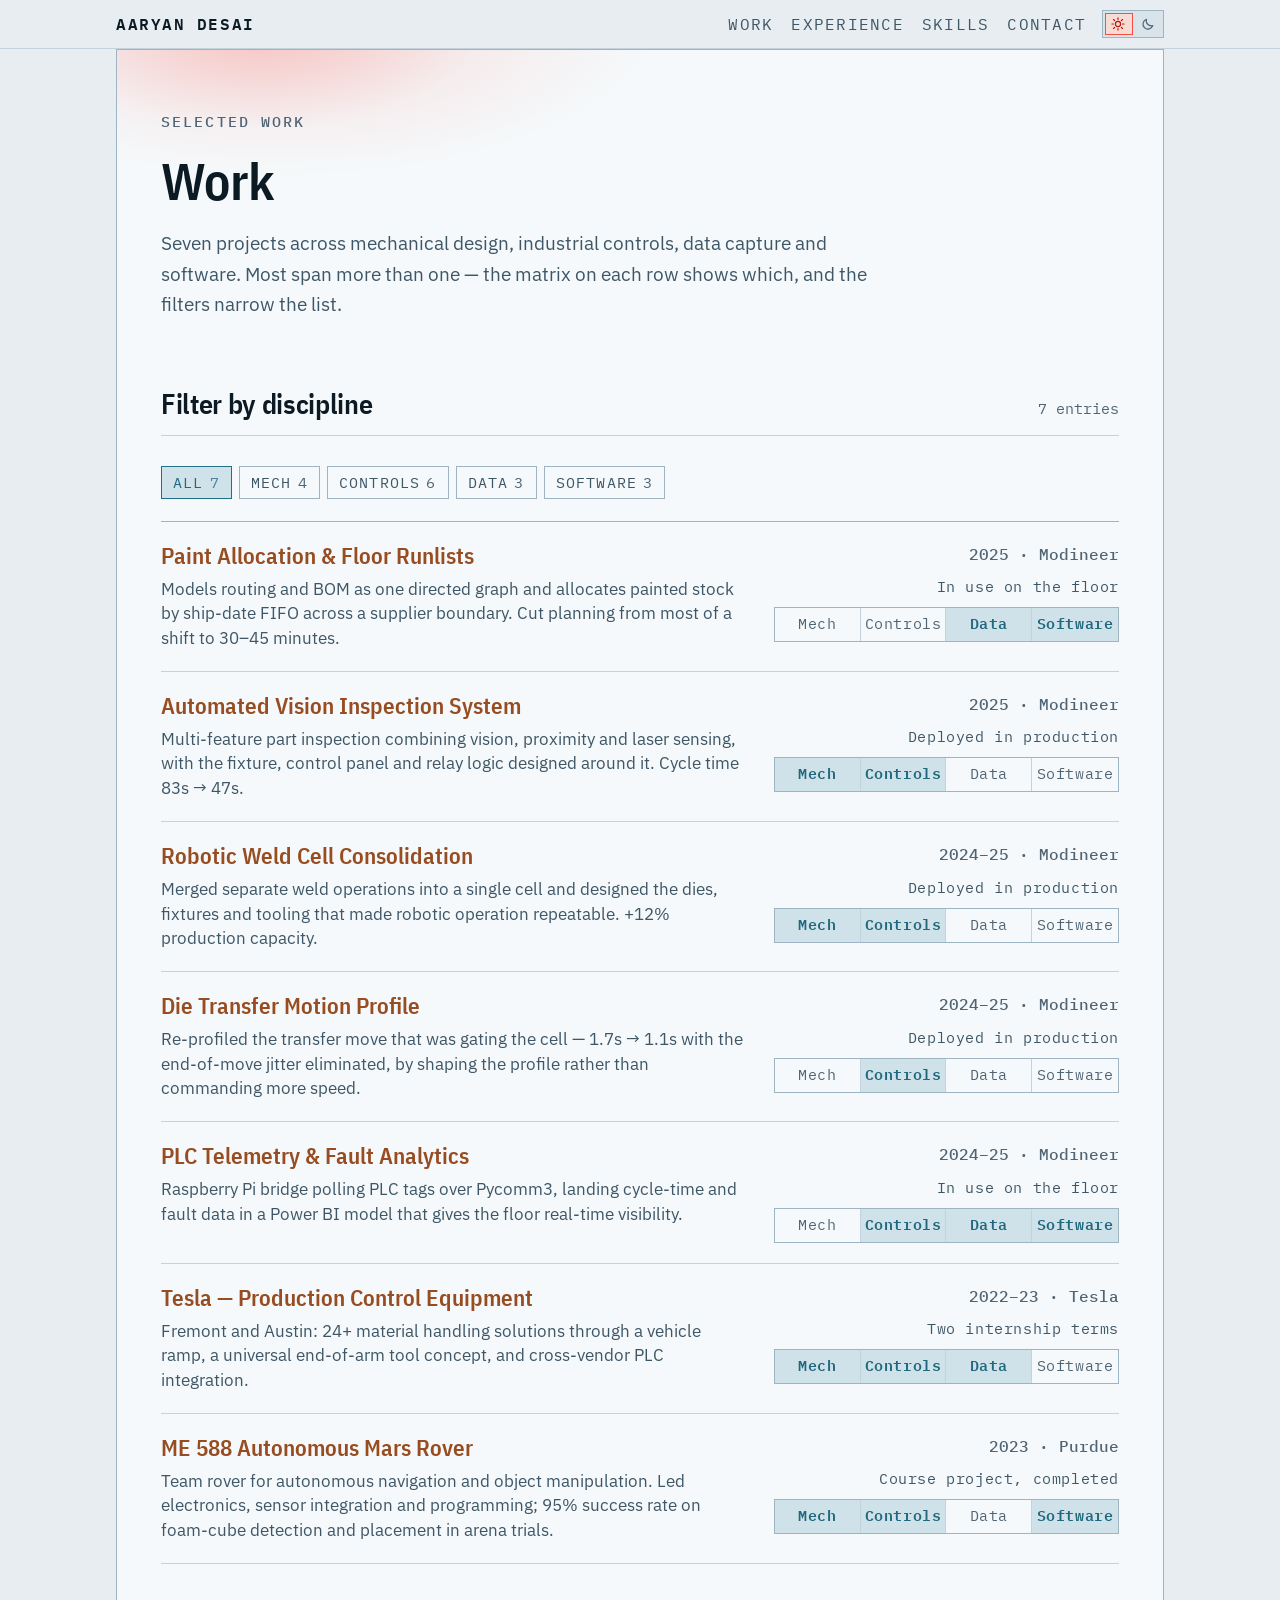
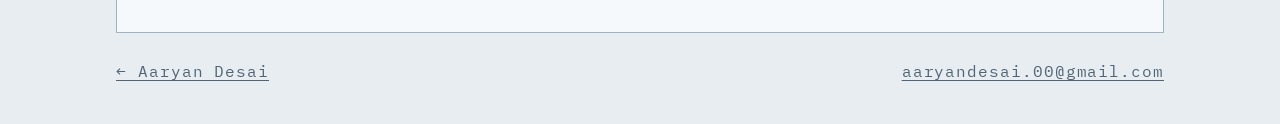
==== work/index.html @ ac891495 "Correct site framing; drop the link to the now-private repo P10 is the facility running paint; P6 is" ====
<!doctype html>
<html lang="en">
<head>
<meta charset="utf-8">
<meta name="viewport" content="width=device-width, initial-scale=1, viewport-fit=cover">
<title>Work &middot; Aaryan Desai</title>
<link rel="preconnect" href="https://fonts.googleapis.com">
<link rel="preconnect" href="https://fonts.gstatic.com" crossorigin>
<link rel="stylesheet" href="https://fonts.googleapis.com/css2?family=IBM+Plex+Mono:wght@400;500;600&family=IBM+Plex+Sans+Condensed:wght@500;600;700&family=IBM+Plex+Sans:wght@400;500;600&display=swap">
<link rel="stylesheet" href="../assets/site.css">
</head>
<body>
<header class="topbar">
  <div class="topbar-inner">
    <a class="wordmark" href="../index.html">Aaryan Desai</a>
    <nav>
      <a href="index.html">Work</a>
      <a href="../index.html#experience">Experience</a>
      <a href="../index.html#skills">Skills</a>
      <a href="../index.html#contact">Contact</a>
    </nav>
    <button class="theme-switch" id="theme-toggle" type="button" role="switch"
            aria-checked="false" aria-label="Dark mode">
      <span class="ts-track">
        <span class="ts-icon ts-sun" aria-hidden="true">
          <svg viewBox="0 0 24 24" width="14" height="14" fill="none" stroke="currentColor"
               stroke-width="2" stroke-linecap="round"><circle cx="12" cy="12" r="4.4"/><path
               d="M12 1.6v2.6M12 19.8v2.6M4.3 4.3l1.9 1.9M17.8 17.8l1.9 1.9M1.6 12h2.6M19.8 12h2.6M4.3 19.7l1.9-1.9M17.8 6.2l1.9-1.9"/></svg>
        </span>
        <span class="ts-icon ts-moon" aria-hidden="true">
          <svg viewBox="0 0 24 24" width="14" height="14" fill="none" stroke="currentColor"
               stroke-width="2" stroke-linejoin="round" stroke-linecap="round"><path
               d="M20.2 14.6A8.6 8.6 0 0 1 9.4 3.8a8.6 8.6 0 1 0 10.8 10.8z"/></svg>
        </span>
        <span class="ts-knob" aria-hidden="true"></span>
      </span>
    </button>
  </div>
</header>

<main class="sheet">
  <div class="frame">

    <section class="hero">
      <div class="hero-body">
        <p class="eyebrow">Selected work</p>
        <h1>Work</h1>
        <p class="lede">Seven projects across mechanical design, industrial controls, data capture and software.
        Most span more than one &mdash; the matrix on each row shows which, and the filters narrow the list.</p>
      </div>
    </section>

    <section class="section" id="work">
      <div class="section-head">
        <h2 class="section-title">Filter by discipline</h2>
        <span class="count" id="entry-count">7 entries</span>
      </div>

      <div class="filters">
        <button class="filter" type="button" data-f="all" aria-pressed="true">All<span class="fc">7</span></button>
        <button class="filter" type="button" data-f="MECH" aria-pressed="false">Mech<span class="fc">4</span></button>
        <button class="filter" type="button" data-f="CTRL" aria-pressed="false">Controls<span class="fc">6</span></button>
        <button class="filter" type="button" data-f="DATA" aria-pressed="false">Data<span class="fc">3</span></button>
        <button class="filter" type="button" data-f="SW" aria-pressed="false">Software<span class="fc">3</span></button>
      </div>

      <div class="index-list">
        <a class="index-row" href="production-planning.html" data-tags="SW DATA">
          <div class="index-main">
            <span class="index-title">Paint Allocation &amp; Floor Runlists</span>
            <span class="index-sub">Models routing and BOM as one directed graph and allocates painted stock by ship-date FIFO across a supplier boundary. Cut planning from most of a shift to 30&ndash;45 minutes.</span>
          </div>
          <div class="index-meta">
            <span class="index-year">2025 &middot; Modineer</span>
            <span class="index-status">In use on the floor</span>
            <span class="matrix" role="group" aria-label="Disciplines"><span class="mx" data-on="0"><span class="mx-label">Mech</span></span><span class="mx" data-on="0"><span class="mx-label">Controls</span></span><span class="mx" data-on="1"><span class="mx-label">Data</span></span><span class="mx" data-on="1"><span class="mx-label">Software</span></span></span>
          </div>
        </a>
        <a class="index-row" href="vision-inspection.html" data-tags="MECH CTRL">
          <div class="index-main">
            <span class="index-title">Automated Vision Inspection System</span>
            <span class="index-sub">Multi-feature part inspection combining vision, proximity and laser sensing, with the fixture, control panel and relay logic designed around it. Cycle time 83s &rarr; 47s.</span>
          </div>
          <div class="index-meta">
            <span class="index-year">2025 &middot; Modineer</span>
            <span class="index-status">Deployed in production</span>
            <span class="matrix" role="group" aria-label="Disciplines"><span class="mx" data-on="1"><span class="mx-label">Mech</span></span><span class="mx" data-on="1"><span class="mx-label">Controls</span></span><span class="mx" data-on="0"><span class="mx-label">Data</span></span><span class="mx" data-on="0"><span class="mx-label">Software</span></span></span>
          </div>
        </a>
        <a class="index-row" href="weld-cell.html" data-tags="MECH CTRL">
          <div class="index-main">
            <span class="index-title">Robotic Weld Cell Consolidation</span>
            <span class="index-sub">Merged separate weld operations into a single cell and designed the dies, fixtures and tooling that made robotic operation repeatable. +12% production capacity.</span>
          </div>
          <div class="index-meta">
            <span class="index-year">2024&ndash;25 &middot; Modineer</span>
            <span class="index-status">Deployed in production</span>
            <span class="matrix" role="group" aria-label="Disciplines"><span class="mx" data-on="1"><span class="mx-label">Mech</span></span><span class="mx" data-on="1"><span class="mx-label">Controls</span></span><span class="mx" data-on="0"><span class="mx-label">Data</span></span><span class="mx" data-on="0"><span class="mx-label">Software</span></span></span>
          </div>
        </a>
        <a class="index-row" href="die-transfer.html" data-tags="CTRL">
          <div class="index-main">
            <span class="index-title">Die Transfer Motion Profile</span>
            <span class="index-sub">Re-profiled the transfer move that was gating the cell &mdash; 1.7s &rarr; 1.1s with the end-of-move jitter eliminated, by shaping the profile rather than commanding more speed.</span>
          </div>
          <div class="index-meta">
            <span class="index-year">2024&ndash;25 &middot; Modineer</span>
            <span class="index-status">Deployed in production</span>
            <span class="matrix" role="group" aria-label="Disciplines"><span class="mx" data-on="0"><span class="mx-label">Mech</span></span><span class="mx" data-on="1"><span class="mx-label">Controls</span></span><span class="mx" data-on="0"><span class="mx-label">Data</span></span><span class="mx" data-on="0"><span class="mx-label">Software</span></span></span>
          </div>
        </a>
        <a class="index-row" href="plc-telemetry.html" data-tags="CTRL DATA SW">
          <div class="index-main">
            <span class="index-title">PLC Telemetry &amp; Fault Analytics</span>
            <span class="index-sub">Raspberry Pi bridge polling PLC tags over Pycomm3, landing cycle-time and fault data in a Power BI model that gives the floor real-time visibility.</span>
          </div>
          <div class="index-meta">
            <span class="index-year">2024&ndash;25 &middot; Modineer</span>
            <span class="index-status">In use on the floor</span>
            <span class="matrix" role="group" aria-label="Disciplines"><span class="mx" data-on="0"><span class="mx-label">Mech</span></span><span class="mx" data-on="1"><span class="mx-label">Controls</span></span><span class="mx" data-on="1"><span class="mx-label">Data</span></span><span class="mx" data-on="1"><span class="mx-label">Software</span></span></span>
          </div>
        </a>
        <a class="index-row" href="tesla-internships.html" data-tags="MECH CTRL DATA">
          <div class="index-main">
            <span class="index-title">Tesla &mdash; Production Control Equipment</span>
            <span class="index-sub">Fremont and Austin: 24+ material handling solutions through a vehicle ramp, a universal end-of-arm tool concept, and cross-vendor PLC integration.</span>
          </div>
          <div class="index-meta">
            <span class="index-year">2022&ndash;23 &middot; Tesla</span>
            <span class="index-status">Two internship terms</span>
            <span class="matrix" role="group" aria-label="Disciplines"><span class="mx" data-on="1"><span class="mx-label">Mech</span></span><span class="mx" data-on="1"><span class="mx-label">Controls</span></span><span class="mx" data-on="1"><span class="mx-label">Data</span></span><span class="mx" data-on="0"><span class="mx-label">Software</span></span></span>
          </div>
        </a>
        <a class="index-row" href="mars-rover.html" data-tags="MECH CTRL SW">
          <div class="index-main">
            <span class="index-title">ME 588 Autonomous Mars Rover</span>
            <span class="index-sub">Team rover for autonomous navigation and object manipulation. Led electronics, sensor integration and programming; 95% success rate on foam-cube detection and placement in arena trials.</span>
          </div>
          <div class="index-meta">
            <span class="index-year">2023 &middot; Purdue</span>
            <span class="index-status">Course project, completed</span>
            <span class="matrix" role="group" aria-label="Disciplines"><span class="mx" data-on="1"><span class="mx-label">Mech</span></span><span class="mx" data-on="1"><span class="mx-label">Controls</span></span><span class="mx" data-on="0"><span class="mx-label">Data</span></span><span class="mx" data-on="1"><span class="mx-label">Software</span></span></span>
          </div>
        </a>
      </div>
      <p class="filter-empty" id="filter-empty" hidden>No projects match that discipline.</p>
    </section>

  </div>
</main>

<footer class="footer">
  <span><a href="../index.html">&larr; Aaryan Desai</a></span>
  <span class="spacer"><a href="mailto:aaryandesai.00@gmail.com">aaryandesai.00@gmail.com</a></span>
</footer>

<script>
(function () {
  var root = document.documentElement;
  var btn  = document.getElementById('theme-toggle');
  var mq   = window.matchMedia('(prefers-color-scheme: dark)');
  function stored() { try { return localStorage.getItem('ad-theme'); } catch (e) { return null; } }
  function resolved() {
    var s = stored();
    return (s === 'dark' || s === 'light') ? s : (mq.matches ? 'dark' : 'light');
  }
  function paint() {
    var mode = resolved();
    btn.setAttribute('aria-checked', mode === 'dark' ? 'true' : 'false');
    btn.setAttribute('aria-label', mode === 'dark' ? 'Switch to light mode' : 'Switch to dark mode');
  }
  var s = stored();
  if (s === 'dark' || s === 'light') root.setAttribute('data-theme', s);
  paint();
  btn.addEventListener('click', function () {
    var next = resolved() === 'dark' ? 'light' : 'dark';
    root.setAttribute('data-theme', next);
    try { localStorage.setItem('ad-theme', next); } catch (e) {}
    paint();
  });
  mq.addEventListener('change', function () { if (!stored()) paint(); });
})();
</script>
<script>
(function () {
  var chips = Array.prototype.slice.call(document.querySelectorAll('.filter'));
  var rows  = Array.prototype.slice.call(document.querySelectorAll('.index-row'));
  var empty = document.getElementById('filter-empty');
  var count = document.getElementById('entry-count');

  function apply(f) {
    var shown = 0;
    rows.forEach(function (row) {
      var hit = f === 'all' || row.dataset.tags.split(' ').indexOf(f) !== -1;
      row.hidden = !hit;
      if (hit) shown++;
    });
    chips.forEach(function (c) {
      c.setAttribute('aria-pressed', c.dataset.f === f ? 'true' : 'false');
    });
    empty.hidden = shown !== 0;
    count.textContent = shown + (shown === 1 ? ' entry' : ' entries');
  }

  chips.forEach(function (c) {
    c.addEventListener('click', function () {
      apply(c.getAttribute('aria-pressed') === 'true' ? 'all' : c.dataset.f);
    });
  });
})();
</script>

</body>
</html>
---- assets/site.css ----
/* ============================================================
   Aaryan Desai - portfolio
   Aenami "Lantern Glow" (dark) with an inverted Aenami light
   counterpart. Three theme states are handled: bare :root is
   light, the media query covers system-dark, and [data-theme]
   lets the toggle win in both directions.

   Ground family sampled from Alena Aenami, "In Search of Peace"
   via ~/ubuntu-rice/aenami-theme/palette/aenami.json
   ============================================================ */

/* ---- LIGHT: Aenami inverted. base #0c1a24 becomes the ink. ---- */
:root {
  --paper:       #E7EDF1;
  --surface:     #F5F9FB;
  --sunk:        #D8E3EA;
  --rule:        #C3D2DC;
  --rule-firm:   #9FB4C2;

  --ink:         #0C1A24;   /* Aenami base, verbatim */
  --ink-soft:    #3E5666;
  --ink-faint:   #506474;   /* holds 4.5 on --sunk   */

  --accent:      #237188;   /* Aenami teal, verbatim */
  --accent-wash: #CFE2E9;
  --accent-on:   #20687D;
  --signal:      #F84F41;
  --signal-wash: #F6DCD4;
  --signal-on:   #C21507;
  --signal-lift: #C21507;
  --head:        #974D21;

  --glow-a:      rgba(249, 98, 86, 0.20);
  --glow-b:      rgba(249, 98, 86, 0.00);

  color-scheme: light;
}

/* ---- DARK: Lantern Glow. ---- */
@media (prefers-color-scheme: dark) {
  :root:not([data-theme="light"]) {
    --paper:       #0C1A24;
    --surface:     #142B3C;
    --sunk:        #1B3B51;
    --rule:        #1F4460;
    --rule-firm:   #25516F;

    --ink:         #F8FBFC;
    --ink-soft:    #A3B8C4;
    --ink-faint:   #90A6B2;

    --accent:      #6FC9DC;
    --accent-wash: #234456;
    --accent-on:   #6FC9DC;
    --signal:      #FF6B4F;
    --signal-wash: #33272B;
    --signal-on:   #FF6B4F;
    --signal-lift: #FF7B62;
    --head:        #F0B380;

    --glow-a:      rgba(249, 98, 86, 0.50);
    --glow-b:      rgba(249, 98, 86, 0.00);

    color-scheme: dark;
  }
}

:root[data-theme="dark"] {
  --paper:       #0C1A24;
  --surface:     #142B3C;
  --sunk:        #1B3B51;
  --rule:        #1F4460;
  --rule-firm:   #25516F;

  --ink:         #F8FBFC;
  --ink-soft:    #A3B8C4;
  --ink-faint:   #90A6B2;

  --accent:      #6FC9DC;
  --accent-wash: #234456;
  --accent-on:   #6FC9DC;
  --signal:      #FF6B4F;
  --signal-wash: #33272B;
  --signal-on:   #FF6B4F;
  --signal-lift: #FF7B62;
  --head:        #F0B380;

  --glow-a:      rgba(249, 98, 86, 0.50);
  --glow-b:      rgba(249, 98, 86, 0.00);

  color-scheme: dark;
}

* { box-sizing: border-box; }

body {
  margin: 0;
  background: var(--paper);
  color: var(--ink);
  font-family: "IBM Plex Sans", ui-sans-serif, system-ui, sans-serif;
  font-size: 17px;
  line-height: 1.6;
  -webkit-font-smoothing: antialiased;
}

img { max-width: 100%; display: block; }

a { color: var(--accent); text-decoration-thickness: 1px; text-underline-offset: 3px; }
a:focus-visible, button:focus-visible {
  outline: 2px solid var(--accent);
  outline-offset: 2px;
}

/* ---------- sheet frame ---------------------------------- */

.sheet {
  max-width: 1080px;
  margin: 0 auto;
  padding-inline: 16px;
}

.frame {
  border: 1px solid var(--rule-firm);
  background: var(--surface);
  position: relative;
}

/* corner registration ticks, like a real drawing border */
.frame::before,
.frame::after {
  content: "";
  position: absolute;
  width: 9px; height: 9px;
  border: 1px solid var(--rule-firm);
  pointer-events: none;
}
.frame::before { top: -1px; left: -1px; border-right: 0; border-bottom: 0; }
.frame::after  { bottom: -1px; right: -1px; border-left: 0; border-top: 0; }

/* ---------- type roles ----------------------------------- */

.eyebrow {
  font-family: "IBM Plex Mono", ui-monospace, monospace;
  font-size: 15px;
  font-weight: 500;
  letter-spacing: 0.14em;
  text-transform: uppercase;
  color: var(--ink-faint);
  margin: 0;
}

h1, h2, h3 {
  font-family: "IBM Plex Sans Condensed", "IBM Plex Sans", sans-serif;
  font-weight: 600;
  letter-spacing: -0.01em;
  text-wrap: balance;
  margin: 0;
}

h1 { font-size: clamp(2.06rem, 6vw, 3.25rem); line-height: 1.04; }
h2 { font-size: clamp(1.46rem, 3.4vw, 1.9rem); line-height: 1.15; }
h3 { font-size: 1.1rem; line-height: 1.3; }

p { margin: 0; max-width: 68ch; }

.mono {
  font-family: "IBM Plex Mono", ui-monospace, monospace;
  font-variant-numeric: tabular-nums;
}

.lede {
  font-size: clamp(1.08rem, 2.1vw, 1.18rem);
  color: var(--ink-soft);
  line-height: 1.62;
}

/* ---------- top nav -------------------------------------- */

.topbar {
  position: sticky;
  top: env(safe-area-inset-top, 0px);
  z-index: 20;
  background: color-mix(in srgb, var(--paper) 88%, transparent);
  backdrop-filter: blur(8px);
  border-bottom: 1px solid var(--rule);
}

.topbar-inner {
  max-width: 1080px;
  margin: 0 auto;
  padding: 10px 16px;
  display: flex;
  align-items: center;
  gap: 16px;
  flex-wrap: wrap;
}

.wordmark {
  font-family: "IBM Plex Mono", monospace;
  font-size: 15.5px;
  font-weight: 600;
  letter-spacing: 0.1em;
  text-transform: uppercase;
  color: var(--ink);
  text-decoration: none;
}

.topbar nav {
  margin-left: auto;
  display: flex;
  gap: 18px;
  flex-wrap: wrap;
}

.topbar nav a {
  font-family: "IBM Plex Mono", monospace;
  font-size: 15.5px;
  letter-spacing: 0.08em;
  text-transform: uppercase;
  color: var(--ink-soft);
  text-decoration: none;
}
.topbar nav a:hover { color: var(--accent); }

.theme-switch {
  background: none;
  border: 0;
  padding: 0;
  cursor: pointer;
  line-height: 0;
  -webkit-tap-highlight-color: transparent;
}

.ts-track {
  position: relative;
  display: inline-flex;
  align-items: stretch;
  width: 62px;
  height: 28px;
  border: 1px solid var(--rule-firm);
  background: var(--sunk);
  transition: border-color 140ms ease;
}
.theme-switch:hover .ts-track { border-color: var(--accent); }

/* the knob sits behind the icons and marks which mode is active */
.ts-knob {
  position: absolute;
  top: 2px;
  left: 2px;
  width: 28px;
  height: 22px;
  border: 1px solid;
  transition: transform 180ms cubic-bezier(.4, 0, .2, 1),
              background 140ms ease, border-color 140ms ease;
}
/* the knob carries the ACTIVE mode's colour, so the highlighted icon
   always sits on a wash of its own hue */
.theme-switch[aria-checked="false"] .ts-knob {
  background: var(--signal-wash);
  border-color: var(--signal);
}
.theme-switch[aria-checked="true"] .ts-knob {
  background: var(--accent-wash);
  border-color: var(--accent);
  transform: translateX(30px);
}

.ts-icon {
  position: relative;
  z-index: 1;
  flex: 1 1 50%;
  display: grid;
  place-items: center;
  color: var(--ink-faint);
  transition: color 140ms ease;
}
.ts-icon svg { display: block; }

/* highlight whichever mode is currently live */
.theme-switch[aria-checked="false"] .ts-sun  { color: var(--signal-on); }
.theme-switch[aria-checked="true"]  .ts-moon { color: var(--accent-on); }

.theme-switch:focus-visible { outline: none; }
.theme-switch:focus-visible .ts-track {
  outline: 2px solid var(--accent);
  outline-offset: 2px;
}

@media (prefers-reduced-motion: reduce) {
  .ts-knob { transition: none; }
}


/* ---------- hero / title block --------------------------- */

.hero {
  padding: clamp(32px, 6vw, 60px) clamp(20px, 4vw, 44px) 0;
  background:
    radial-gradient(ellipse 62% 105% at 16% -14%, var(--glow-a), var(--glow-b) 58%),
    radial-gradient(ellipse 34% 52% at 13% -4%, var(--glow-a), var(--glow-b) 62%),
    var(--surface);
}

.hero-body { display: grid; gap: 20px; }

.hero h1 .surname { color: var(--ink-faint); }

/* title block: the grid of label/value cells from a drawing sheet */
.titleblock {
  margin-top: clamp(32px, 5vw, 48px);
  border-top: 1px solid var(--rule-firm);
  display: grid;
  grid-template-columns: repeat(4, 1fr);
}

.tb-cell {
  padding: 12px clamp(20px, 4vw, 44px) 14px;
  border-right: 1px solid var(--rule);
  border-bottom: 1px solid var(--rule-firm);
}
.tb-cell:first-child { padding-left: clamp(20px, 4vw, 44px); }
.tb-cell:last-child { border-right: 0; }

.tb-label {
  font-family: "IBM Plex Mono", monospace;
  font-size: 15px;
  letter-spacing: 0.13em;
  text-transform: uppercase;
  color: var(--ink-faint);
  display: block;
  margin-bottom: 3px;
}
.tb-value { font-size: 16.5px; font-weight: 500; line-height: 1.35; }

@media (max-width: 720px) {
  .titleblock { grid-template-columns: repeat(2, 1fr); }
  .tb-cell:nth-child(2n) { border-right: 0; }
  .tb-cell { padding-inline: 20px; }
}

/* ---------- generic section ------------------------------ */

.section { padding: clamp(40px, 6vw, 68px) clamp(20px, 4vw, 44px); }
.section + .section { border-top: 1px solid var(--rule); }

.section-head {
  display: flex;
  align-items: baseline;
  gap: 14px;
  flex-wrap: wrap;
  margin-bottom: 26px;
}
.section-head .count {
  font-family: "IBM Plex Mono", monospace;
  font-size: 15px;
  color: var(--ink-faint);
  margin-left: auto;
  font-variant-numeric: tabular-nums;
}

/* ---------- drawing index (project list) ----------------- */

.index-list { border-top: 1px solid var(--rule-firm); }

.index-row {
  display: grid;
  grid-template-columns: 1fr auto;
  gap: 6px 24px;
  align-items: start;
  padding: 20px 0;
  border-bottom: 1px solid var(--rule);
  text-decoration: none;
  color: inherit;
  position: relative;
  transition: background 120ms ease, padding-left 120ms ease;
}
.index-row:hover,
.index-row:focus-visible {
  background: var(--sunk);
  padding-left: 12px;
}
.index-row:hover .index-title { color: var(--accent); }

.index-main { display: grid; gap: 7px; }
.index-title {
  font-family: "IBM Plex Sans Condensed", sans-serif;
  font-size: clamp(1.24rem, 2.6vw, 1.45rem);
  font-weight: 600;
  line-height: 1.2;
  color: var(--head);
  transition: color 120ms ease;
}
.index-sub { color: var(--ink-soft); font-size: 16.5px; line-height: 1.5; max-width: 62ch; }

.index-meta {
  display: flex;
  flex-direction: column;
  align-items: flex-end;
  gap: 8px;
  text-align: right;
}
.index-year {
  font-weight: 500;
  font-family: "IBM Plex Mono", monospace;
  font-size: 16px;
  color: var(--ink-faint);
  font-variant-numeric: tabular-nums;
  white-space: nowrap;
}

.tags { display: flex; gap: 5px; flex-wrap: wrap; justify-content: flex-end; }

.tag {
  font-family: "IBM Plex Mono", monospace;
  font-size: 15px;
  font-weight: 500;
  letter-spacing: 0.1em;
  padding: 3px 7px;
  background: var(--accent-wash);
  color: var(--accent-on);
  white-space: nowrap;
}
.tag[data-d="MECH"] { background: var(--signal-wash); color: var(--signal-on); }

@media (max-width: 640px) {
  .index-row { grid-template-columns: 1fr; }
  .index-meta { align-items: flex-start; text-align: left; }
  .tags { justify-content: flex-start; }
}

/* ---------- metric strip --------------------------------- */

.metrics {
  display: grid;
  grid-template-columns: repeat(auto-fit, minmax(150px, 1fr));
  border-top: 1px solid var(--rule-firm);
  border-left: 1px solid var(--rule);
}
.metric {
  padding: 16px 18px;
  border-right: 1px solid var(--rule);
  border-bottom: 1px solid var(--rule);
}
.metric-value {
  font-family: "IBM Plex Mono", monospace;
  font-size: clamp(1.51rem, 3.6vw, 1.85rem);
  font-weight: 600;
  color: var(--signal);
  font-variant-numeric: tabular-nums;
  line-height: 1.1;
  letter-spacing: -0.02em;
}
.metric-label {
  font-family: "IBM Plex Mono", monospace;
  font-size: 15px;
  letter-spacing: 0.1em;
  text-transform: uppercase;
  color: var(--ink-faint);
  margin-top: 6px;
  line-height: 1.4;
}

/* ---------- experience ----------------------------------- */

.roles { display: grid; gap: 0; border-top: 1px solid var(--rule-firm); }

.role {
  display: grid;
  grid-template-columns: 170px 1fr;
  gap: 4px 28px;
  padding: 22px 0;
  border-bottom: 1px solid var(--rule);
}
.role-when {
  font-family: "IBM Plex Mono", monospace;
  font-size: 15.5px;
  color: var(--ink-faint);
  letter-spacing: 0.04em;
  padding-top: 5px;
  font-variant-numeric: tabular-nums;
}
.role-title { font-weight: 600; font-size: 1.02rem; }
.role-org { color: var(--ink-soft); font-size: 16.5px; margin-bottom: 9px; }
.role ul { margin: 0; padding-left: 17px; display: grid; gap: 5px; }
.role li { color: var(--ink-soft); font-size: 16.5px; line-height: 1.55; }
.role li strong { color: var(--ink); font-weight: 600; }

@media (max-width: 640px) {
  .role { grid-template-columns: 1fr; gap: 8px; }
  .role-when { padding-top: 0; }
}

/* ---------- skills --------------------------------------- */

.skill-grid {
  display: grid;
  grid-template-columns: repeat(auto-fit, minmax(210px, 1fr));
  gap: 0;
  border-top: 1px solid var(--rule-firm);
  border-left: 1px solid var(--rule);
}
.skill-block {
  padding: 16px 18px 18px;
  border-right: 1px solid var(--rule);
  border-bottom: 1px solid var(--rule);
}
.skill-block h3 {
  font-family: "IBM Plex Mono", monospace;
  font-size: 15px;
  font-weight: 500;
  letter-spacing: 0.12em;
  text-transform: uppercase;
  color: var(--ink-faint);
  margin-bottom: 9px;
}
.skill-block p { font-size: 16.5px; line-height: 1.55; color: var(--ink); }

/* ---------- project page --------------------------------- */

.backlink {
  font-family: "IBM Plex Mono", monospace;
  font-size: 15px;
  letter-spacing: 0.1em;
  text-transform: uppercase;
  text-decoration: none;
  color: var(--ink-soft);
  display: inline-block;
  margin-bottom: 20px;
}
.backlink:hover { color: var(--accent); }

.prose { display: grid; gap: 14px; }
.prose p { font-size: 17px; line-height: 1.68; color: var(--ink-soft); }
.prose p strong { color: var(--ink); font-weight: 600; }
.prose ul { margin: 0; padding-left: 18px; display: grid; gap: 7px; }
.prose li { font-size: 17px; line-height: 1.6; color: var(--ink-soft); }
.prose li strong { color: var(--ink); font-weight: 600; }

/* image plate - drop a render or screenshot in */
.plate { margin: 26px 0 0; }
.plate img { border: 1px solid var(--rule-firm); background: var(--sunk); width: 100%; }

.plate-empty {
  border: 1px dashed var(--rule-firm);
  background: var(--sunk);
  background-image: radial-gradient(ellipse 70% 90% at 50% 120%, var(--glow-a), var(--glow-b) 70%);
  aspect-ratio: 16 / 9;
  max-width: 100%;
  display: grid;
  place-content: center;
  gap: 6px;
  text-align: center;
  padding: 20px;
}
.plate-empty .slot {
  font-family: "IBM Plex Mono", monospace;
  font-size: 15px;
  letter-spacing: 0.1em;
  text-transform: uppercase;
  color: var(--ink-faint);
}
.plate-empty .hint {
  font-family: "IBM Plex Mono", monospace;
  font-size: 15.5px;
  color: var(--ink-soft);
}

.plate figcaption {
  font-family: "IBM Plex Mono", monospace;
  font-size: 15px;
  color: var(--ink-faint);
  margin-top: 8px;
  line-height: 1.5;
}

/* spec table */
.spec { width: 100%; border-collapse: collapse; font-size: 16.5px; }
.spec th, .spec td {
  text-align: left;
  padding: 9px 12px 9px 0;
  border-bottom: 1px solid var(--rule);
  vertical-align: top;
}
.spec th {
  font-family: "IBM Plex Mono", monospace;
  font-size: 15px;
  letter-spacing: 0.1em;
  text-transform: uppercase;
  color: var(--ink-faint);
  font-weight: 500;
  width: 34%;
  white-space: nowrap;
}
.spec td { color: var(--ink); }
.table-scroll { overflow-x: auto; }

/* revision note - the "you fill this in" marker */
.revnote {
  border-left: 2px solid var(--signal);
  background: var(--sunk);
  padding: 12px 15px;
  margin-top: 20px;
}
.revnote .rev-tag {
  font-family: "IBM Plex Mono", monospace;
  font-size: 15px;
  letter-spacing: 0.12em;
  text-transform: uppercase;
  color: var(--signal-lift);
  display: block;
  margin-bottom: 4px;
}
.revnote p { font-size: 16px; color: var(--ink-soft); line-height: 1.55; }

/* ---------- footer --------------------------------------- */

.footer {
  padding: 26px 16px 40px;
  max-width: 1080px;
  margin: 0 auto;
  display: flex;
  gap: 14px;
  flex-wrap: wrap;
  align-items: baseline;
}
.footer, .footer a {
  font-family: "IBM Plex Mono", monospace;
  font-size: 15.5px;
  letter-spacing: 0.06em;
  color: var(--ink-faint);
}
.footer .spacer { margin-left: auto; }

@media (prefers-reduced-motion: reduce) {
  * { transition: none !important; animation: none !important; }
}

/* ---------- flow diagram (data pipeline) ----------------- */

.flow {
  display: flex;
  align-items: stretch;
  gap: 0;
  flex-wrap: wrap;
  margin-top: 24px;
  border: 1px solid var(--rule-firm);
  background: var(--sunk);
  padding: 18px 16px;
}
.flow-node {
  flex: 1 1 130px;
  min-width: 0;
  border: 1px solid var(--rule-firm);
  background: var(--surface);
  padding: 11px 12px;
  display: grid;
  gap: 3px;
  align-content: start;
}
.flow-node .n-name {
  font-family: "IBM Plex Mono", monospace;
  font-size: 15.5px;
  font-weight: 600;
  color: var(--ink);
  letter-spacing: 0.02em;
}
.flow-node .n-desc { font-size: 15.5px; color: var(--ink-soft); line-height: 1.45; }
.flow-arrow {
  flex: 0 0 34px;
  display: grid;
  place-content: center;
  color: var(--accent);
  font-family: "IBM Plex Mono", monospace;
  font-size: 17px;
}
@media (max-width: 680px) {
  .flow { flex-direction: column; }
  .flow-arrow { flex: 0 0 24px; transform: rotate(90deg); }
}

/* ---------- about ---------------------------------------- */

.about-grid {
  display: grid;
  grid-template-columns: 1.55fr 1fr;
  gap: clamp(24px, 4vw, 48px);
  align-items: start;
}
@media (max-width: 760px) { .about-grid { grid-template-columns: 1fr; } }

.about-prose { display: grid; gap: 14px; }
.about-prose p { font-size: 16.5px; line-height: 1.7; color: var(--ink-soft); max-width: 62ch; }
.about-prose p strong { color: var(--ink); font-weight: 600; }
.about-prose p.first { font-size: 17px; color: var(--ink); line-height: 1.6; }

.about-aside {
  border: 1px solid var(--rule-firm);
  background: var(--sunk);
  padding: 16px 18px 18px;
  display: grid;
  gap: 13px;
}
.aside-row { display: grid; gap: 3px; }
.aside-k {
  font-family: "IBM Plex Mono", monospace;
  font-size: 15px;
  letter-spacing: 0.12em;
  text-transform: uppercase;
  color: var(--ink-faint);
}
.aside-v { font-size: 16px; color: var(--ink); line-height: 1.45; }
.aside-v a { color: var(--accent); text-decoration: none; }
.aside-v a:hover { text-decoration: underline; }

/* ---------- timeline ------------------------------------- */

.timeline { border-top: 1px solid var(--rule-firm); }

.tl-item {
  display: grid;
  grid-template-columns: 150px 22px 1fr;
  gap: 4px 0;
  padding: 20px 0;
  border-bottom: 1px solid var(--rule);
  position: relative;
}

.tl-when {
  font-family: "IBM Plex Mono", monospace;
  font-size: 15px;
  color: var(--ink-faint);
  letter-spacing: 0.04em;
  padding-top: 4px;
  font-variant-numeric: tabular-nums;
  white-space: nowrap;
}

/* the rail: a marker whose shape encodes what kind of entry this is */
.tl-rail { position: relative; }
.tl-rail::before {
  content: "";
  position: absolute;
  left: 3px;
  top: 0;
  bottom: -20px;
  width: 1px;
  background: var(--rule-firm);
}
.tl-item:last-child .tl-rail::before { bottom: auto; height: 10px; }
.tl-rail::after {
  content: "";
  position: absolute;
  left: 0;
  top: 7px;
  width: 7px;
  height: 7px;
  background: var(--paper);
  border: 1px solid var(--accent);
}
/* education gets a filled marker, work an open one - a real distinction */
.tl-item[data-kind="edu"] .tl-rail::after {
  background: var(--head);
  border-color: var(--head);
}

.tl-body { padding-left: 4px; }
.tl-title { font-weight: 600; font-size: 1.04rem; color: var(--ink); line-height: 1.25; }
.tl-org { color: var(--ink-soft); font-size: 16px; margin-top: 2px; }
.tl-note { color: var(--ink-soft); font-size: 16px; line-height: 1.55; margin-top: 8px; max-width: 58ch; }
.tl-kind {
  font-family: "IBM Plex Mono", monospace;
  font-size: 15px;
  letter-spacing: 0.12em;
  text-transform: uppercase;
  color: var(--ink-faint);
  margin-bottom: 4px;
}
.tl-links { margin-top: 9px; display: flex; gap: 14px; flex-wrap: wrap; }
.tl-links a {
  font-family: "IBM Plex Mono", monospace;
  font-size: 15px;
  letter-spacing: 0.06em;
  color: var(--accent);
  text-decoration: none;
}
.tl-links a:hover { text-decoration: underline; }

@media (max-width: 640px) {
  .tl-item { grid-template-columns: 18px 1fr; }
  .tl-when { grid-column: 2; padding-top: 0; margin-bottom: 4px; }
  .tl-rail { grid-row: 1 / span 2; grid-column: 1; }
  .tl-body { grid-column: 2; }
}

/* ---------- work index filters --------------------------- */

.filters {
  display: flex;
  gap: 7px;
  flex-wrap: wrap;
  margin-bottom: 22px;
}
.filter {
  font-family: "IBM Plex Mono", monospace;
  font-size: 15px;
  letter-spacing: 0.08em;
  text-transform: uppercase;
  padding: 6px 11px;
  background: none;
  border: 1px solid var(--rule-firm);
  color: var(--ink-soft);
  cursor: pointer;
  transition: border-color 120ms ease, color 120ms ease, background 120ms ease;
}
.filter:hover { border-color: var(--accent); color: var(--accent); }
.filter[aria-pressed="true"] {
  background: var(--accent-wash);
  border-color: var(--accent);
  color: var(--accent-on);
}
.filter .fc { color: var(--ink-faint); margin-left: 6px; }
.filter[aria-pressed="true"] .fc { color: var(--accent-on); opacity: 0.75; }

.index-row[hidden] { display: none !important; }

.filter-empty {
  padding: 26px 0;
  color: var(--ink-faint);
  font-family: "IBM Plex Mono", monospace;
  font-size: 15.5px;
}

/* ---------- section headings ----------------------------- */
/* Promoted from the mono eyebrow treatment: these are headings,
   not captions, and were reading as subtitles at label size. */

.section-title {
  font-family: "IBM Plex Sans Condensed", "IBM Plex Sans", sans-serif;
  font-size: clamp(1.4rem, 2.9vw, 1.75rem);
  font-weight: 600;
  line-height: 1.15;
  letter-spacing: -0.012em;
  color: var(--ink);
  margin: 0;
  text-wrap: balance;
}

.section-head {
  align-items: baseline;
  margin-bottom: 30px;
  padding-bottom: 14px;
  border-bottom: 1px solid var(--rule);
}

/* ---------- discipline matrix (work index) --------------- */

.matrix {
  display: grid;
  grid-template-columns: repeat(4, minmax(0, 1fr));
  border: 1px solid var(--rule-firm);
  min-width: 232px;
}

.mx {
  padding: 7px 4px 8px;
  text-align: center;
  border-right: 1px solid var(--rule);
  font-family: "IBM Plex Mono", monospace;
  font-size: 15px;
  letter-spacing: 0.04em;
  color: var(--ink-faint);
  background: none;
  line-height: 1.2;
}
.mx:last-child { border-right: 0; }

.mx[data-on="1"] {
  background: var(--accent-wash);
  color: var(--accent-on);
  font-weight: 600;
}
.mx[data-on="1"][data-lead="1"] {
  background: var(--signal-wash);
  color: var(--signal-on);
}

.mx-label {
  display: block;
  font-size: 15px;
}

@media (max-width: 640px) {
  .matrix { min-width: 0; width: 100%; }
}

/* work index meta: company/date and status carry real weight now */
.index-status {
  font-family: "IBM Plex Mono", monospace;
  font-size: 15px;
  letter-spacing: 0.04em;
  color: var(--ink-soft);
  white-space: nowrap;
}
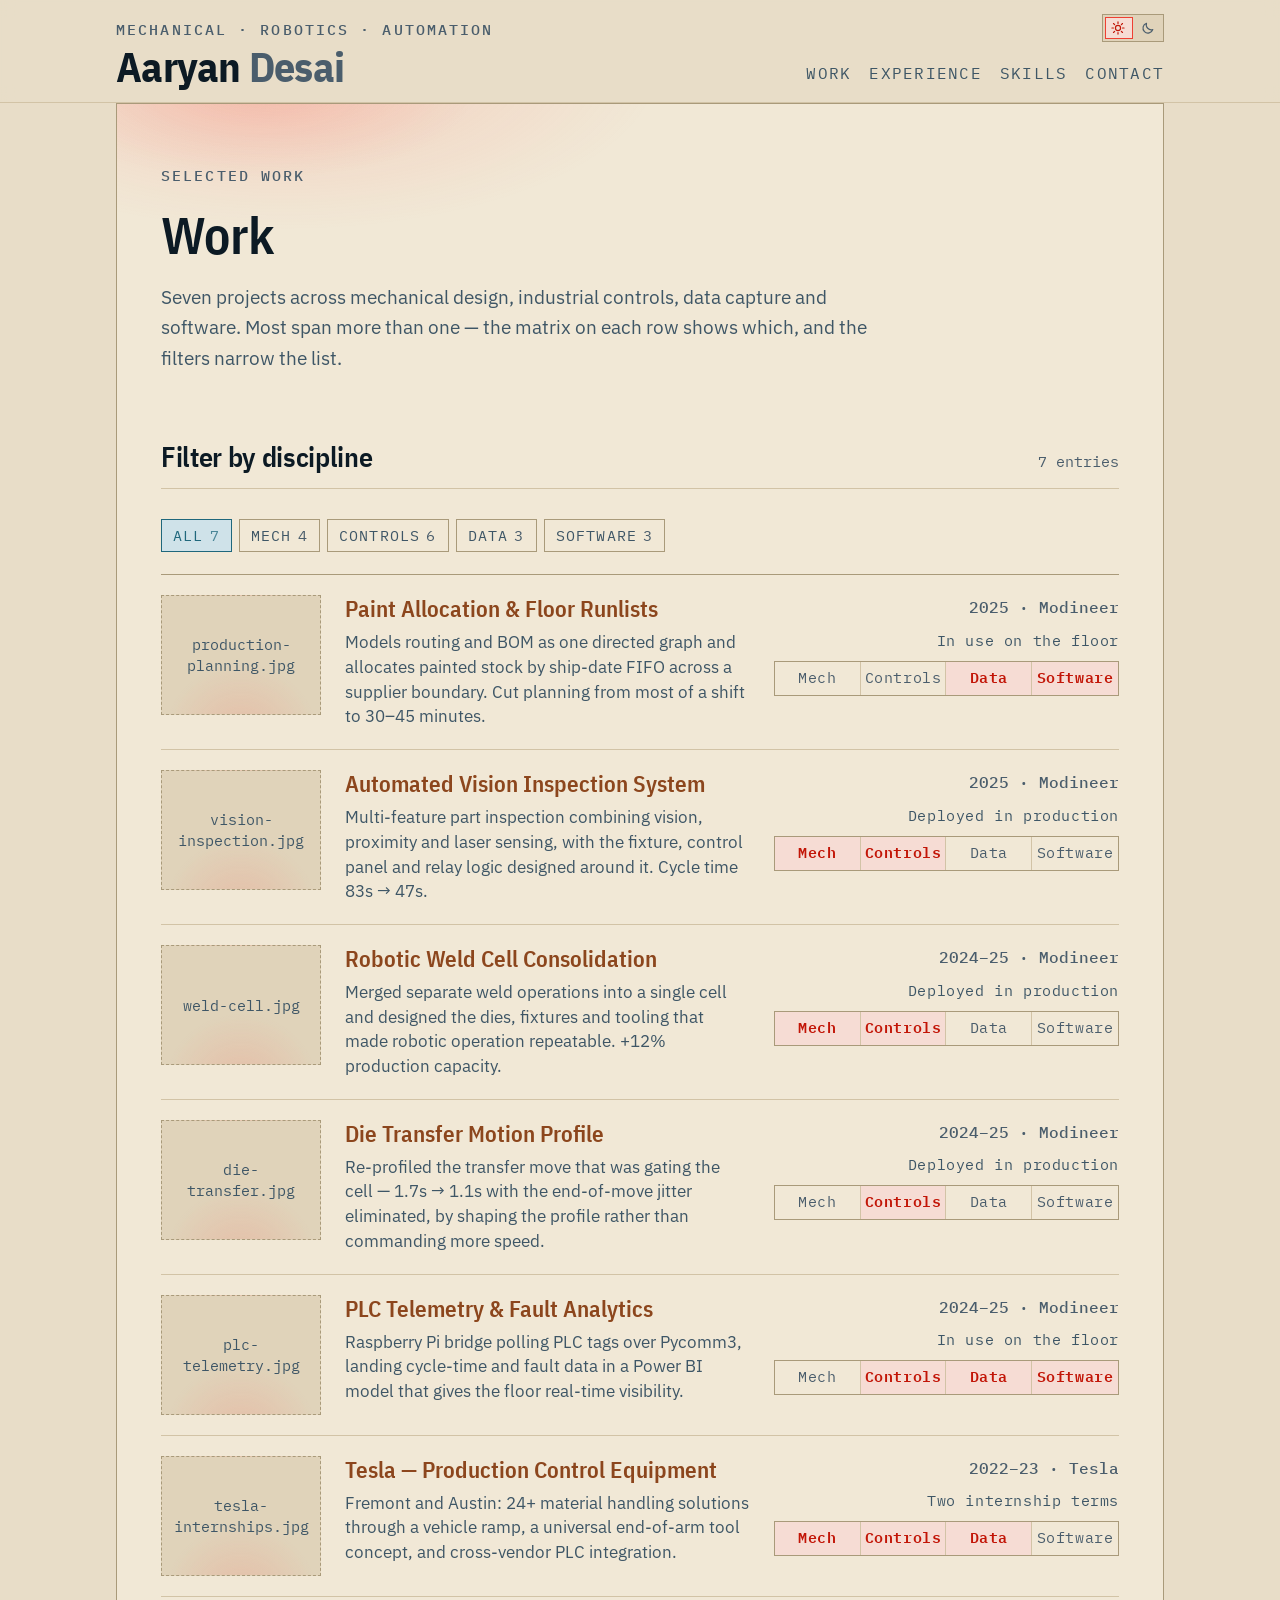
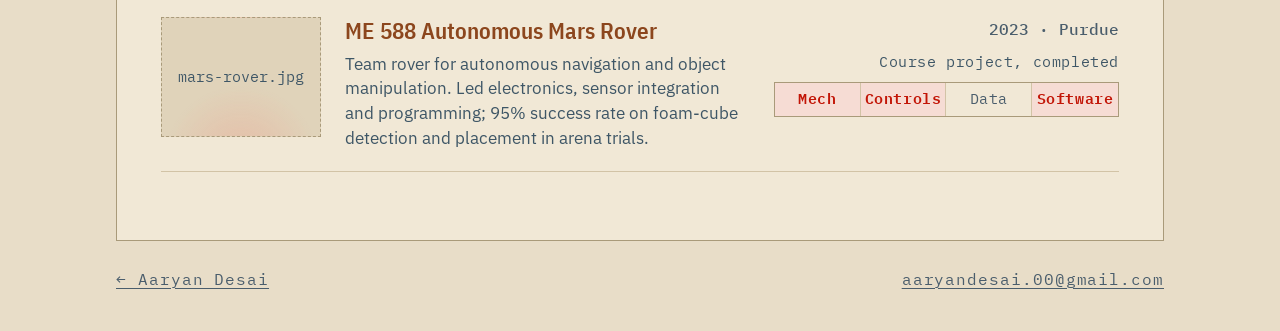
==== commit afa017c1: "Rework landing page, header, light theme" ====
--- a/work/index.html
+++ b/work/index.html
@@ -12,7 +12,8 @@
 <body>
 <header class="topbar">
   <div class="topbar-inner">
-    <a class="wordmark" href="../index.html">Aaryan Desai</a>
+    <p class="brand-tag">Mechanical &middot; Robotics &middot; Automation</p>
+    <a class="wordmark" href="../index.html">Aaryan <span class="surname">Desai</span></a>
     <nav>
       <a href="index.html">Work</a>
       <a href="../index.html#experience">Experience</a>
@@ -66,6 +67,7 @@
 
       <div class="index-list">
         <a class="index-row" href="production-planning.html" data-tags="SW DATA">
+          <span class="tile-thumb is-empty index-thumb"><span class="hint">production-planning.jpg</span></span>
           <div class="index-main">
             <span class="index-title">Paint Allocation &amp; Floor Runlists</span>
             <span class="index-sub">Models routing and BOM as one directed graph and allocates painted stock by ship-date FIFO across a supplier boundary. Cut planning from most of a shift to 30&ndash;45 minutes.</span>
@@ -77,6 +79,7 @@
           </div>
         </a>
         <a class="index-row" href="vision-inspection.html" data-tags="MECH CTRL">
+          <span class="tile-thumb is-empty index-thumb"><span class="hint">vision-inspection.jpg</span></span>
           <div class="index-main">
             <span class="index-title">Automated Vision Inspection System</span>
             <span class="index-sub">Multi-feature part inspection combining vision, proximity and laser sensing, with the fixture, control panel and relay logic designed around it. Cycle time 83s &rarr; 47s.</span>
@@ -88,6 +91,7 @@
           </div>
         </a>
         <a class="index-row" href="weld-cell.html" data-tags="MECH CTRL">
+          <span class="tile-thumb is-empty index-thumb"><span class="hint">weld-cell.jpg</span></span>
           <div class="index-main">
             <span class="index-title">Robotic Weld Cell Consolidation</span>
             <span class="index-sub">Merged separate weld operations into a single cell and designed the dies, fixtures and tooling that made robotic operation repeatable. +12% production capacity.</span>
@@ -99,6 +103,7 @@
           </div>
         </a>
         <a class="index-row" href="die-transfer.html" data-tags="CTRL">
+          <span class="tile-thumb is-empty index-thumb"><span class="hint">die-transfer.jpg</span></span>
           <div class="index-main">
             <span class="index-title">Die Transfer Motion Profile</span>
             <span class="index-sub">Re-profiled the transfer move that was gating the cell &mdash; 1.7s &rarr; 1.1s with the end-of-move jitter eliminated, by shaping the profile rather than commanding more speed.</span>
@@ -110,6 +115,7 @@
           </div>
         </a>
         <a class="index-row" href="plc-telemetry.html" data-tags="CTRL DATA SW">
+          <span class="tile-thumb is-empty index-thumb"><span class="hint">plc-telemetry.jpg</span></span>
           <div class="index-main">
             <span class="index-title">PLC Telemetry &amp; Fault Analytics</span>
             <span class="index-sub">Raspberry Pi bridge polling PLC tags over Pycomm3, landing cycle-time and fault data in a Power BI model that gives the floor real-time visibility.</span>
@@ -121,6 +127,7 @@
           </div>
         </a>
         <a class="index-row" href="tesla-internships.html" data-tags="MECH CTRL DATA">
+          <span class="tile-thumb is-empty index-thumb"><span class="hint">tesla-internships.jpg</span></span>
           <div class="index-main">
             <span class="index-title">Tesla &mdash; Production Control Equipment</span>
             <span class="index-sub">Fremont and Austin: 24+ material handling solutions through a vehicle ramp, a universal end-of-arm tool concept, and cross-vendor PLC integration.</span>
@@ -132,6 +139,7 @@
           </div>
         </a>
         <a class="index-row" href="mars-rover.html" data-tags="MECH CTRL SW">
+          <span class="tile-thumb is-empty index-thumb"><span class="hint">mars-rover.jpg</span></span>
           <div class="index-main">
             <span class="index-title">ME 588 Autonomous Mars Rover</span>
             <span class="index-sub">Team rover for autonomous navigation and object manipulation. Led electronics, sensor integration and programming; 95% success rate on foam-cube detection and placement in arena trials.</span>
--- a/assets/site.css
+++ b/assets/site.css
@@ -9,26 +9,26 @@
    via ~/ubuntu-rice/aenami-theme/palette/aenami.json
    ============================================================ */
 
-/* ---- LIGHT: Aenami inverted. base #0c1a24 becomes the ink. ---- */
+/* ---- LIGHT: Aenami inverted, on beige. base #0c1a24 becomes the ink. ---- */
 :root {
-  --paper:       #E7EDF1;
-  --surface:     #F5F9FB;
-  --sunk:        #D8E3EA;
-  --rule:        #C3D2DC;
-  --rule-firm:   #9FB4C2;
+  --paper:       #E8DDC8;   /* beige ground; the ink stays Aenami */
+  --surface:     #F1E8D6;
+  --sunk:        #E0D3BA;
+  --rule:        #D2C3A6;
+  --rule-firm:   #A99A7A;
 
   --ink:         #0C1A24;   /* Aenami base, verbatim */
   --ink-soft:    #3E5666;
-  --ink-faint:   #506474;   /* holds 4.5 on --sunk   */
-
-  --accent:      #237188;   /* Aenami teal, verbatim */
+  --ink-faint:   #4A5D6C;   /* holds 4.5 on --sunk   */
+
+  --accent:      #1F677C;   /* Aenami teal, deepened for the beige */
   --accent-wash: #CFE2E9;
   --accent-on:   #20687D;
-  --signal:      #F84F41;
+  --signal:      #EE4033;
   --signal-wash: #F6DCD4;
   --signal-on:   #C21507;
-  --signal-lift: #C21507;
-  --head:        #974D21;
+  --signal-lift: #B31204;
+  --head:        #8C461D;
 
   --glow-a:      rgba(249, 98, 86, 0.20);
   --glow-b:      rgba(249, 98, 86, 0.00);
@@ -185,31 +185,72 @@
   border-bottom: 1px solid var(--rule);
 }
 
+/* masthead: a small tag line over a large name on the left; the theme
+   switch over the nav on the right, nav sitting on the name's baseline */
 .topbar-inner {
   max-width: 1080px;
   margin: 0 auto;
-  padding: 10px 16px;
-  display: flex;
-  align-items: center;
-  gap: 16px;
-  flex-wrap: wrap;
-}
+  padding: 14px 16px 14px;
+  display: grid;
+  grid-template-columns: minmax(0, 1fr) auto;
+  grid-template-areas:
+    "tag  switch"
+    "name nav";
+  column-gap: 24px;
+  row-gap: 4px;
+  align-items: end;
+}
+
+.brand-tag {
+  grid-area: tag;
+  font-family: "IBM Plex Mono", ui-monospace, monospace;
+  font-size: 15px;
+  font-weight: 500;
+  letter-spacing: 0.14em;
+  text-transform: uppercase;
+  color: var(--ink-faint);
+  max-width: none;
+  /* at tablet widths the nav narrows this column; the line may run on
+     under the theme switch's row rather than break in two */
+  white-space: nowrap;
+}
+
+.brand { grid-area: name; font-size: inherit; line-height: 1; }
+.topbar-inner > .wordmark { grid-area: name; }
 
 .wordmark {
-  font-family: "IBM Plex Mono", monospace;
-  font-size: 15.5px;
-  font-weight: 600;
-  letter-spacing: 0.1em;
-  text-transform: uppercase;
+  display: block;
+  font-family: "IBM Plex Sans Condensed", "IBM Plex Sans", sans-serif;
+  font-size: clamp(1.75rem, 4.6vw, 2.6rem);
+  font-weight: 700;
+  line-height: 1;
+  letter-spacing: -0.015em;
   color: var(--ink);
   text-decoration: none;
 }
+.wordmark .surname { color: var(--ink-faint); }
+
+.topbar .theme-switch { grid-area: switch; justify-self: end; align-self: center; }
 
 .topbar nav {
-  margin-left: auto;
+  grid-area: nav;
   display: flex;
   gap: 18px;
   flex-wrap: wrap;
+  padding-bottom: 2px;
+}
+
+@media (max-width: 640px) {
+  .topbar-inner {
+    grid-template-areas:
+      "tag  tag"
+      "name switch"
+      "nav  nav";
+    row-gap: 6px;
+    padding-block: 10px;
+  }
+  .brand-tag { letter-spacing: 0.06em; white-space: normal; }
+  .topbar nav { padding-bottom: 0; }
 }
 
 .topbar nav a {
@@ -365,7 +406,7 @@
 
 .index-row {
   display: grid;
-  grid-template-columns: 1fr auto;
+  grid-template-columns: 160px minmax(0, 1fr) auto;
   gap: 6px 24px;
   align-items: start;
   padding: 20px 0;
@@ -381,6 +422,8 @@
   padding-left: 12px;
 }
 .index-row:hover .index-title { color: var(--accent); }
+.index-row:hover .tile-thumb { border-color: var(--accent); }
+.index-row .index-thumb.is-empty { padding: 8px; }
 
 .index-main { display: grid; gap: 7px; }
 .index-title {
@@ -423,10 +466,20 @@
 }
 .tag[data-d="MECH"] { background: var(--signal-wash); color: var(--signal-on); }
 
+/* three columns stop fitting before the phone breakpoint: the thumbnail
+   and the matrix would squeeze the text between them. So the meta
+   drops under the text first, then everything stacks. */
+@media (max-width: 980px) {
+  .index-row { grid-template-columns: 140px minmax(0, 1fr); gap: 12px 20px; }
+  .index-row .index-thumb { grid-row: 1 / span 2; }
+  .index-meta { grid-column: 2; align-items: flex-start; text-align: left; }
+  .tags { justify-content: flex-start; }
+}
+
 @media (max-width: 640px) {
-  .index-row { grid-template-columns: 1fr; }
-  .index-meta { align-items: flex-start; text-align: left; }
-  .tags { justify-content: flex-start; }
+  .index-row { grid-template-columns: minmax(0, 1fr); }
+  .index-row .index-thumb { grid-row: auto; aspect-ratio: 16 / 9; }
+  .index-meta { grid-column: auto; }
 }
 
 /* ---------- metric strip --------------------------------- */
@@ -593,6 +646,8 @@
   white-space: nowrap;
 }
 .spec td { color: var(--ink); }
+/* a label beside a multi-line value */
+.spec th.mid { vertical-align: middle; }
 .table-scroll { overflow-x: auto; }
 
 /* revision note - the "you fill this in" marker */
@@ -876,13 +931,9 @@
 .mx:last-child { border-right: 0; }
 
 .mx[data-on="1"] {
-  background: var(--accent-wash);
-  color: var(--accent-on);
-  font-weight: 600;
-}
-.mx[data-on="1"][data-lead="1"] {
   background: var(--signal-wash);
   color: var(--signal-on);
+  font-weight: 600;
 }
 
 .mx-label {
@@ -890,8 +941,11 @@
   font-size: 15px;
 }
 
+/* four 8-character labels only fit a phone-width row with the cell
+   padding and tracking taken out */
 @media (max-width: 640px) {
   .matrix { min-width: 0; width: 100%; }
+  .mx { padding-inline: 0; letter-spacing: 0; }
 }
 
 /* work index meta: company/date and status carry real weight now */
@@ -902,3 +956,133 @@
   color: var(--ink-soft);
   white-space: nowrap;
 }
+
+/* the "currently" line: a status readout, not a sentence */
+.about-now {
+  font-family: "IBM Plex Mono", monospace;
+  font-size: 15px;
+  line-height: 1.6;
+  color: var(--ink-soft);
+  margin: 0;
+  max-width: none;
+}
+.now-k {
+  display: inline-block;
+  letter-spacing: 0.12em;
+  text-transform: uppercase;
+  color: var(--signal);
+  margin-right: 9px;
+}
+
+/* a hero with no title block closing it off: it needs its own bottom
+   edge, and the section below needs the rule the title block gave */
+.hero-open { padding-bottom: clamp(32px, 5vw, 48px); }
+.hero-open + .section { border-top: 1px solid var(--rule); }
+
+/* ---------- project tiles (landing) ---------------------- */
+
+.section-head .more {
+  margin-left: auto;
+  font-family: "IBM Plex Mono", monospace;
+  font-size: 15px;
+  letter-spacing: 0.06em;
+  color: var(--accent);
+  text-decoration: none;
+}
+.section-head .more:hover { text-decoration: underline; }
+
+/* strip with a chevron either side */
+.tile-row {
+  display: grid;
+  grid-template-columns: auto minmax(0, 1fr) auto;
+  column-gap: 10px;
+  align-items: start;
+}
+
+/* --thumb-h is set from script so the chevron centres on the thumbnails
+   rather than on thumbnail-plus-title; the 4px matches the strip's inset */
+.tile-step {
+  width: 30px;
+  height: var(--thumb-h, 100%);
+  margin-top: 4px;
+  display: grid;
+  place-items: center;
+  padding: 0;
+  background: none;
+  border: 0;
+  color: var(--ink-faint);
+  cursor: pointer;
+  transition: color 120ms ease;
+}
+.tile-step svg { display: block; width: 26px; height: 26px; }
+.tile-step:hover:not(:disabled) { color: var(--accent); }
+.tile-step:disabled { opacity: 0.3; cursor: default; }
+
+/* a window exactly --per tiles wide. Every tile is a mandatory stop, so
+   a swipe, a wheel flick or an arrow all move by whole tiles and never
+   rest on a half. The 4px inset only keeps focus rings from clipping. */
+.tile-strip {
+  --per: 3;
+  --gap: 16px;
+  display: grid;
+  grid-auto-flow: column;
+  grid-auto-columns: calc((100% - (var(--per) - 1) * var(--gap)) / var(--per));
+  gap: var(--gap);
+  overflow-x: auto;
+  scroll-snap-type: x mandatory;
+  margin-inline: -4px;
+  padding: 4px 4px 14px;
+  scroll-padding-inline: 4px;
+  scrollbar-width: thin;
+  scrollbar-color: var(--rule-firm) transparent;
+}
+@media (max-width: 760px) { .tile-strip { --per: 2; } }
+@media (max-width: 480px) { .tile-strip { --per: 1; } }
+
+.tile {
+  display: grid;
+  gap: 10px;
+  align-content: start;
+  text-decoration: none;
+  color: inherit;
+  scroll-snap-align: start;
+  scroll-snap-stop: always;
+}
+
+.tile-thumb {
+  display: block;
+  aspect-ratio: 4 / 3;
+  border: 1px solid var(--rule-firm);
+  background: var(--sunk);
+  overflow: hidden;
+  transition: border-color 120ms ease;
+}
+.tile-thumb img { width: 100%; height: 100%; object-fit: cover; }
+
+/* thumbnail slot - same language as .plate-empty */
+.tile-thumb.is-empty {
+  border-style: dashed;
+  background-image: radial-gradient(ellipse 70% 90% at 50% 120%, var(--glow-a), var(--glow-b) 70%);
+  display: grid;
+  place-content: center;
+  text-align: center;
+  padding: 14px;
+}
+.tile-thumb .hint {
+  font-family: "IBM Plex Mono", monospace;
+  font-size: 15px;
+  line-height: 1.4;
+  color: var(--ink-soft);
+  overflow-wrap: anywhere;
+}
+
+.tile-title {
+  font-family: "IBM Plex Sans Condensed", sans-serif;
+  font-size: 1.12rem;
+  font-weight: 600;
+  line-height: 1.25;
+  color: var(--head);
+  transition: color 120ms ease;
+}
+.tile:hover .tile-thumb { border-color: var(--accent); }
+.tile:hover .tile-title { color: var(--accent); }
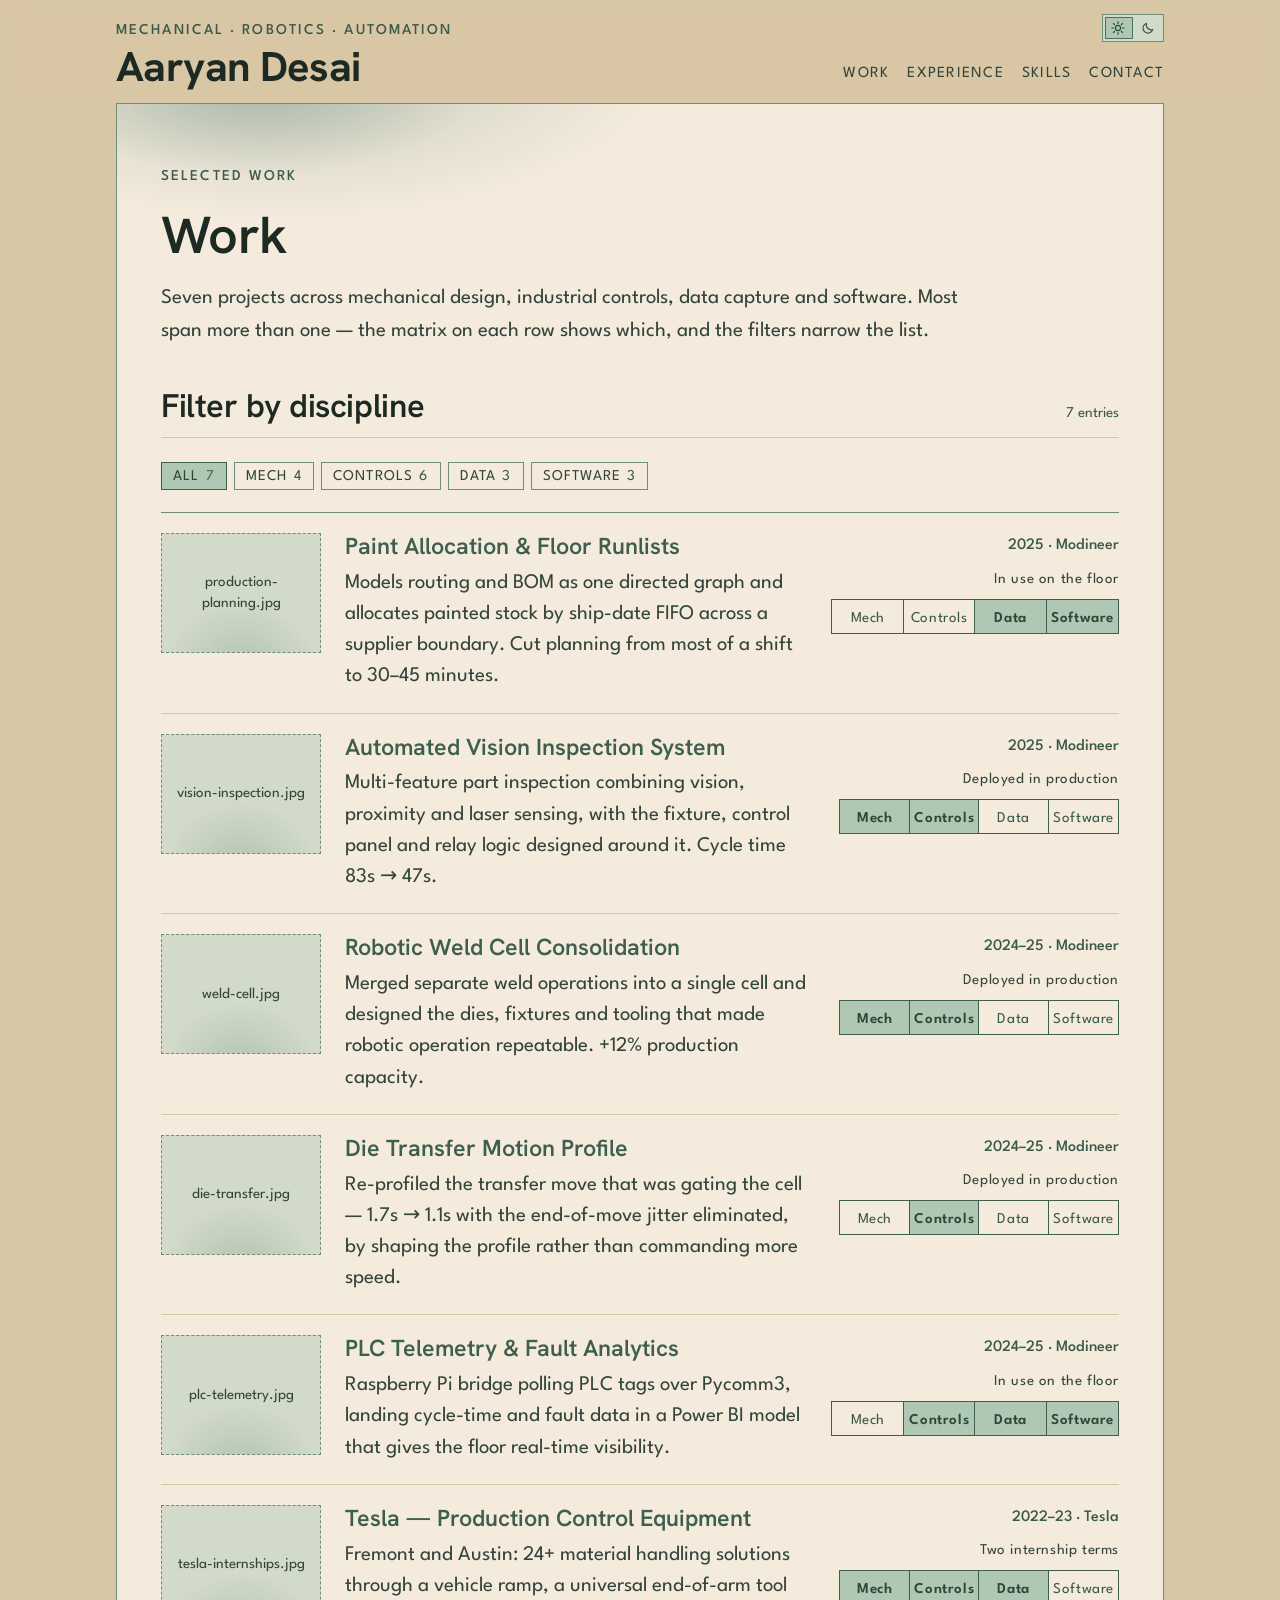
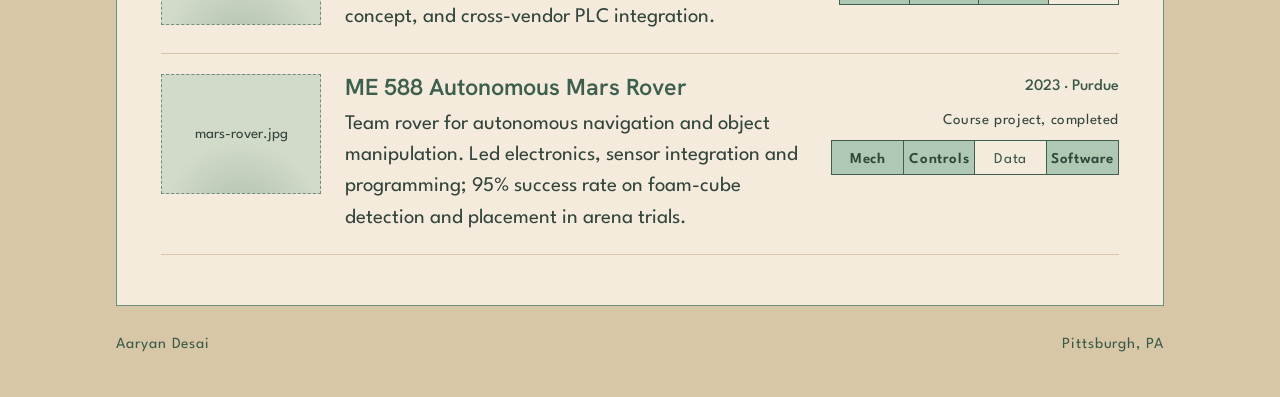
==== commit 82086279: "Font size and style changes" ====
--- a/work/index.html
+++ b/work/index.html
@@ -6,14 +6,14 @@
 <title>Work &middot; Aaryan Desai</title>
 <link rel="preconnect" href="https://fonts.googleapis.com">
 <link rel="preconnect" href="https://fonts.gstatic.com" crossorigin>
-<link rel="stylesheet" href="https://fonts.googleapis.com/css2?family=IBM+Plex+Mono:wght@400;500;600&family=IBM+Plex+Sans+Condensed:wght@500;600;700&family=IBM+Plex+Sans:wght@400;500;600&display=swap">
+<link rel="stylesheet" href="https://fonts.googleapis.com/css2?family=Hanken+Grotesk:wght@500;600;700&family=League+Spartan:wght@400;500;600;700&display=swap">
 <link rel="stylesheet" href="../assets/site.css">
 </head>
 <body>
 <header class="topbar">
   <div class="topbar-inner">
     <p class="brand-tag">Mechanical &middot; Robotics &middot; Automation</p>
-    <a class="wordmark" href="../index.html">Aaryan <span class="surname">Desai</span></a>
+    <a class="wordmark" href="../index.html">Aaryan Desai</a>
     <nav>
       <a href="index.html">Work</a>
       <a href="../index.html#experience">Experience</a>
@@ -158,8 +158,8 @@
 </main>
 
 <footer class="footer">
-  <span><a href="../index.html">&larr; Aaryan Desai</a></span>
-  <span class="spacer"><a href="mailto:aaryandesai.00@gmail.com">aaryandesai.00@gmail.com</a></span>
+  <span>Aaryan Desai</span>
+  <span class="spacer">Pittsburgh, PA</span>
 </footer>
 
 <script>
--- a/assets/site.css
+++ b/assets/site.css
@@ -9,29 +9,33 @@
    via ~/ubuntu-rice/aenami-theme/palette/aenami.json
    ============================================================ */
 
-/* ---- LIGHT: Aenami inverted, on beige. base #0c1a24 becomes the ink. ---- */
+/* ---- LIGHT: sage and cream. Five given colours - #F4EBDD cream,
+   #D8C7A6 tan, #AFC8B4 light sage, #6F8F7B sage, #3E5F4D deep green - used
+   verbatim where marked; the rest are derived from them so text clears
+   AA on every ground it sits on. ---- */
 :root {
-  --paper:       #E8DDC8;   /* beige ground; the ink stays Aenami */
-  --surface:     #F1E8D6;
-  --sunk:        #E0D3BA;
-  --rule:        #D2C3A6;
-  --rule-firm:   #A99A7A;
-
-  --ink:         #0C1A24;   /* Aenami base, verbatim */
-  --ink-soft:    #3E5666;
-  --ink-faint:   #4A5D6C;   /* holds 4.5 on --sunk   */
-
-  --accent:      #1F677C;   /* Aenami teal, deepened for the beige */
-  --accent-wash: #CFE2E9;
-  --accent-on:   #20687D;
-  --signal:      #EE4033;
-  --signal-wash: #F6DCD4;
-  --signal-on:   #C21507;
-  --signal-lift: #B31204;
-  --head:        #8C461D;
-
-  --glow-a:      rgba(249, 98, 86, 0.20);
-  --glow-b:      rgba(249, 98, 86, 0.00);
+  --paper:       #D8C7A6;   /* tan, verbatim: page and masthead */
+  --surface:     #F4EBDD;   /* cream, verbatim: the sheet */
+  --sunk:        #D2DAC9;   /* light sage cut 50/50 with the cream */
+  --rule:        #D8C7A6;   /* tan, verbatim */
+  --rule-firm:   #6F8F7B;   /* sage, verbatim */
+
+  --ink:         #1C2A23;
+  --ink-soft:    #33443B;
+  --ink-faint:   #3A5948;   /* holds 4.5 on --sunk and on --paper */
+
+  --accent:      #3E5F4D;   /* deep green, verbatim */
+  --accent-wash: #AFC8B4;   /* light sage, verbatim */
+  --accent-on:   #2C4638;
+  --signal:      #4A705C;   /* between sage and deep green */
+  --signal-wash: #AFC8B4;
+  --signal-on:   #2C4638;
+  --signal-lift: #2C4638;
+  --head:        #3E5F4D;   /* deep green, verbatim */
+  --mx-line:     #3E5F4D;   /* discipline-box outlines; dark mode leaves this unset */
+
+  --glow-a:      rgba(111, 143, 123, 0.34);
+  --glow-b:      rgba(111, 143, 123, 0.00);
 
   color-scheme: light;
 }
@@ -57,6 +61,7 @@
     --signal-on:   #FF6B4F;
     --signal-lift: #FF7B62;
     --head:        #F0B380;
+    --mx-line:     initial;
 
     --glow-a:      rgba(249, 98, 86, 0.50);
     --glow-b:      rgba(249, 98, 86, 0.00);
@@ -84,11 +89,25 @@
   --signal-on:   #FF6B4F;
   --signal-lift: #FF7B62;
   --head:        #F0B380;
+  --mx-line:     initial;
 
   --glow-a:      rgba(249, 98, 86, 0.50);
   --glow-b:      rgba(249, 98, 86, 0.00);
 
   color-scheme: dark;
+}
+
+/* ---- TYPE: three roles, set once. --font-accent is the "highlight"
+   face: labels, dates, figures. ---- */
+:root {
+  --font-body:   "League Spartan", ui-sans-serif, system-ui, sans-serif;
+  --font-head:   "Hanken Grotesk", ui-sans-serif, system-ui, sans-serif;
+  --font-accent: "League Spartan", ui-sans-serif, system-ui, sans-serif;
+
+  /* one size for all running content (the intro's size); --text-sm is the
+     single step below it. Labels and dates keep their own 15px. */
+  --text:    clamp(1.18rem, 2.3vw, 1.3rem);
+  --text-sm: clamp(1.08rem, 2.1vw, 1.18rem);
 }
 
 * { box-sizing: border-box; }
@@ -97,15 +116,18 @@
   margin: 0;
   background: var(--paper);
   color: var(--ink);
-  font-family: "IBM Plex Sans", ui-sans-serif, system-ui, sans-serif;
-  font-size: 17px;
+  font-family: var(--font-body);
+  font-size: var(--text);
   line-height: 1.6;
   -webkit-font-smoothing: antialiased;
 }
 
 img { max-width: 100%; display: block; }
 
-a { color: var(--accent); text-decoration-thickness: 1px; text-underline-offset: 3px; }
+a { color: var(--accent); text-decoration: none; }
+a:hover { text-decoration: underline; text-decoration-thickness: 1px; text-underline-offset: 3px; }
+/* navigation and whole-card links show hover by colour, not underline */
+.wordmark:hover, .topbar nav a:hover, .backlink:hover, .tile:hover, .index-row:hover { text-decoration: none; }
 a:focus-visible, button:focus-visible {
   outline: 2px solid var(--accent);
   outline-offset: 2px;
@@ -140,7 +162,7 @@
 /* ---------- type roles ----------------------------------- */
 
 .eyebrow {
-  font-family: "IBM Plex Mono", ui-monospace, monospace;
+  font-family: var(--font-accent);
   font-size: 15px;
   font-weight: 500;
   letter-spacing: 0.14em;
@@ -150,7 +172,7 @@
 }
 
 h1, h2, h3 {
-  font-family: "IBM Plex Sans Condensed", "IBM Plex Sans", sans-serif;
+  font-family: var(--font-head);
   font-weight: 600;
   letter-spacing: -0.01em;
   text-wrap: balance;
@@ -164,12 +186,12 @@
 p { margin: 0; max-width: 68ch; }
 
 .mono {
-  font-family: "IBM Plex Mono", ui-monospace, monospace;
+  font-family: var(--font-accent);
   font-variant-numeric: tabular-nums;
 }
 
 .lede {
-  font-size: clamp(1.08rem, 2.1vw, 1.18rem);
+  font-size: var(--text);
   color: var(--ink-soft);
   line-height: 1.62;
 }
@@ -203,7 +225,7 @@
 
 .brand-tag {
   grid-area: tag;
-  font-family: "IBM Plex Mono", ui-monospace, monospace;
+  font-family: var(--font-accent);
   font-size: 15px;
   font-weight: 500;
   letter-spacing: 0.14em;
@@ -220,7 +242,7 @@
 
 .wordmark {
   display: block;
-  font-family: "IBM Plex Sans Condensed", "IBM Plex Sans", sans-serif;
+  font-family: var(--font-head);
   font-size: clamp(1.75rem, 4.6vw, 2.6rem);
   font-weight: 700;
   line-height: 1;
@@ -228,7 +250,6 @@
   color: var(--ink);
   text-decoration: none;
 }
-.wordmark .surname { color: var(--ink-faint); }
 
 .topbar .theme-switch { grid-area: switch; justify-self: end; align-self: center; }
 
@@ -254,7 +275,7 @@
 }
 
 .topbar nav a {
-  font-family: "IBM Plex Mono", monospace;
+  font-family: var(--font-accent);
   font-size: 15.5px;
   letter-spacing: 0.08em;
   text-transform: uppercase;
@@ -345,7 +366,6 @@
 
 .hero-body { display: grid; gap: 20px; }
 
-.hero h1 .surname { color: var(--ink-faint); }
 
 /* title block: the grid of label/value cells from a drawing sheet */
 .titleblock {
@@ -364,7 +384,7 @@
 .tb-cell:last-child { border-right: 0; }
 
 .tb-label {
-  font-family: "IBM Plex Mono", monospace;
+  font-family: var(--font-accent);
   font-size: 15px;
   letter-spacing: 0.13em;
   text-transform: uppercase;
@@ -372,7 +392,7 @@
   display: block;
   margin-bottom: 3px;
 }
-.tb-value { font-size: 16.5px; font-weight: 500; line-height: 1.35; }
+.tb-value { font-size: var(--text); font-weight: 500; line-height: 1.35; }
 
 @media (max-width: 720px) {
   .titleblock { grid-template-columns: repeat(2, 1fr); }
@@ -382,7 +402,10 @@
 
 /* ---------- generic section ------------------------------ */
 
-.section { padding: clamp(40px, 6vw, 68px) clamp(20px, 4vw, 44px); }
+.section {
+  padding: clamp(26px, 3.6vw, 38px) clamp(20px, 4vw, 44px) clamp(34px, 4.6vw, 50px);
+  scroll-margin-top: 112px;   /* clear the sticky masthead on #anchor jumps */
+}
 .section + .section { border-top: 1px solid var(--rule); }
 
 .section-head {
@@ -393,7 +416,7 @@
   margin-bottom: 26px;
 }
 .section-head .count {
-  font-family: "IBM Plex Mono", monospace;
+  font-family: var(--font-accent);
   font-size: 15px;
   color: var(--ink-faint);
   margin-left: auto;
@@ -427,14 +450,14 @@
 
 .index-main { display: grid; gap: 7px; }
 .index-title {
-  font-family: "IBM Plex Sans Condensed", sans-serif;
+  font-family: var(--font-head);
   font-size: clamp(1.24rem, 2.6vw, 1.45rem);
   font-weight: 600;
   line-height: 1.2;
   color: var(--head);
   transition: color 120ms ease;
 }
-.index-sub { color: var(--ink-soft); font-size: 16.5px; line-height: 1.5; max-width: 62ch; }
+.index-sub { color: var(--ink-soft); font-size: var(--text); line-height: 1.5; max-width: 62ch; }
 
 .index-meta {
   display: flex;
@@ -445,7 +468,7 @@
 }
 .index-year {
   font-weight: 500;
-  font-family: "IBM Plex Mono", monospace;
+  font-family: var(--font-accent);
   font-size: 16px;
   color: var(--ink-faint);
   font-variant-numeric: tabular-nums;
@@ -455,7 +478,7 @@
 .tags { display: flex; gap: 5px; flex-wrap: wrap; justify-content: flex-end; }
 
 .tag {
-  font-family: "IBM Plex Mono", monospace;
+  font-family: var(--font-accent);
   font-size: 15px;
   font-weight: 500;
   letter-spacing: 0.1em;
@@ -496,7 +519,7 @@
   border-bottom: 1px solid var(--rule);
 }
 .metric-value {
-  font-family: "IBM Plex Mono", monospace;
+  font-family: var(--font-accent);
   font-size: clamp(1.51rem, 3.6vw, 1.85rem);
   font-weight: 600;
   color: var(--signal);
@@ -505,7 +528,7 @@
   letter-spacing: -0.02em;
 }
 .metric-label {
-  font-family: "IBM Plex Mono", monospace;
+  font-family: var(--font-accent);
   font-size: 15px;
   letter-spacing: 0.1em;
   text-transform: uppercase;
@@ -526,7 +549,7 @@
   border-bottom: 1px solid var(--rule);
 }
 .role-when {
-  font-family: "IBM Plex Mono", monospace;
+  font-family: var(--font-accent);
   font-size: 15.5px;
   color: var(--ink-faint);
   letter-spacing: 0.04em;
@@ -559,7 +582,7 @@
   border-bottom: 1px solid var(--rule);
 }
 .skill-block h3 {
-  font-family: "IBM Plex Mono", monospace;
+  font-family: var(--font-accent);
   font-size: 15px;
   font-weight: 500;
   letter-spacing: 0.12em;
@@ -567,12 +590,12 @@
   color: var(--ink-faint);
   margin-bottom: 9px;
 }
-.skill-block p { font-size: 16.5px; line-height: 1.55; color: var(--ink); }
+.skill-block p { font-size: var(--text); line-height: 1.55; color: var(--ink); }
 
 /* ---------- project page --------------------------------- */
 
 .backlink {
-  font-family: "IBM Plex Mono", monospace;
+  font-family: var(--font-accent);
   font-size: 15px;
   letter-spacing: 0.1em;
   text-transform: uppercase;
@@ -584,10 +607,10 @@
 .backlink:hover { color: var(--accent); }
 
 .prose { display: grid; gap: 14px; }
-.prose p { font-size: 17px; line-height: 1.68; color: var(--ink-soft); }
+.prose p { font-size: var(--text); line-height: 1.68; color: var(--ink-soft); }
 .prose p strong { color: var(--ink); font-weight: 600; }
 .prose ul { margin: 0; padding-left: 18px; display: grid; gap: 7px; }
-.prose li { font-size: 17px; line-height: 1.6; color: var(--ink-soft); }
+.prose li { font-size: var(--text); line-height: 1.6; color: var(--ink-soft); }
 .prose li strong { color: var(--ink); font-weight: 600; }
 
 /* image plate - drop a render or screenshot in */
@@ -607,20 +630,20 @@
   padding: 20px;
 }
 .plate-empty .slot {
-  font-family: "IBM Plex Mono", monospace;
+  font-family: var(--font-accent);
   font-size: 15px;
   letter-spacing: 0.1em;
   text-transform: uppercase;
   color: var(--ink-faint);
 }
 .plate-empty .hint {
-  font-family: "IBM Plex Mono", monospace;
+  font-family: var(--font-accent);
   font-size: 15.5px;
   color: var(--ink-soft);
 }
 
 .plate figcaption {
-  font-family: "IBM Plex Mono", monospace;
+  font-family: var(--font-accent);
   font-size: 15px;
   color: var(--ink-faint);
   margin-top: 8px;
@@ -628,7 +651,7 @@
 }
 
 /* spec table */
-.spec { width: 100%; border-collapse: collapse; font-size: 16.5px; }
+.spec { width: 100%; border-collapse: collapse; font-size: var(--text); }
 .spec th, .spec td {
   text-align: left;
   padding: 9px 12px 9px 0;
@@ -636,7 +659,7 @@
   vertical-align: top;
 }
 .spec th {
-  font-family: "IBM Plex Mono", monospace;
+  font-family: var(--font-accent);
   font-size: 15px;
   letter-spacing: 0.1em;
   text-transform: uppercase;
@@ -658,7 +681,7 @@
   margin-top: 20px;
 }
 .revnote .rev-tag {
-  font-family: "IBM Plex Mono", monospace;
+  font-family: var(--font-accent);
   font-size: 15px;
   letter-spacing: 0.12em;
   text-transform: uppercase;
@@ -666,7 +689,7 @@
   display: block;
   margin-bottom: 4px;
 }
-.revnote p { font-size: 16px; color: var(--ink-soft); line-height: 1.55; }
+.revnote p { font-size: var(--text); color: var(--ink-soft); line-height: 1.55; }
 
 /* ---------- footer --------------------------------------- */
 
@@ -680,7 +703,7 @@
   align-items: baseline;
 }
 .footer, .footer a {
-  font-family: "IBM Plex Mono", monospace;
+  font-family: var(--font-accent);
   font-size: 15.5px;
   letter-spacing: 0.06em;
   color: var(--ink-faint);
@@ -714,19 +737,19 @@
   align-content: start;
 }
 .flow-node .n-name {
-  font-family: "IBM Plex Mono", monospace;
+  font-family: var(--font-accent);
   font-size: 15.5px;
   font-weight: 600;
   color: var(--ink);
   letter-spacing: 0.02em;
 }
-.flow-node .n-desc { font-size: 15.5px; color: var(--ink-soft); line-height: 1.45; }
+.flow-node .n-desc { font-size: var(--text); color: var(--ink-soft); line-height: 1.45; }
 .flow-arrow {
   flex: 0 0 34px;
   display: grid;
   place-content: center;
   color: var(--accent);
-  font-family: "IBM Plex Mono", monospace;
+  font-family: var(--font-accent);
   font-size: 17px;
 }
 @media (max-width: 680px) {
@@ -745,9 +768,9 @@
 @media (max-width: 760px) { .about-grid { grid-template-columns: 1fr; } }
 
 .about-prose { display: grid; gap: 14px; }
-.about-prose p { font-size: 16.5px; line-height: 1.7; color: var(--ink-soft); max-width: 62ch; }
+.about-prose p { font-size: var(--text); line-height: 1.7; color: var(--ink-soft); max-width: 62ch; }
 .about-prose p strong { color: var(--ink); font-weight: 600; }
-.about-prose p.first { font-size: 17px; color: var(--ink); line-height: 1.6; }
+.about-prose p.first { font-size: var(--text); color: var(--ink); line-height: 1.6; }
 
 .about-aside {
   border: 1px solid var(--rule-firm);
@@ -758,37 +781,39 @@
 }
 .aside-row { display: grid; gap: 3px; }
 .aside-k {
-  font-family: "IBM Plex Mono", monospace;
+  font-family: var(--font-accent);
   font-size: 15px;
   letter-spacing: 0.12em;
   text-transform: uppercase;
   color: var(--ink-faint);
 }
-.aside-v { font-size: 16px; color: var(--ink); line-height: 1.45; }
-.aside-v a { color: var(--accent); text-decoration: none; }
-.aside-v a:hover { text-decoration: underline; }
+.aside-v { font-size: var(--text); color: var(--ink); line-height: 1.45; }
 
 /* ---------- timeline ------------------------------------- */
-
-.timeline { border-top: 1px solid var(--rule-firm); }
+/* No rules between entries: the rail is the only line. Dates sit
+   right-aligned against it so the block reads from the middle out. */
+
+.timeline { max-width: 840px; margin-inline: auto; }
 
 .tl-item {
   display: grid;
-  grid-template-columns: 150px 22px 1fr;
-  gap: 4px 0;
-  padding: 20px 0;
-  border-bottom: 1px solid var(--rule);
-  position: relative;
-}
-
+  grid-template-columns: 190px 22px minmax(0, 1fr);
+  column-gap: 14px;
+  padding-bottom: 30px;
+}
+.tl-item:last-child { padding-bottom: 0; }
+
+/* date and the first line of the entry share a 22px line box, and the
+   marker is centred on it */
 .tl-when {
-  font-family: "IBM Plex Mono", monospace;
-  font-size: 15px;
+  font-family: var(--font-accent);
+  font-size: 15px;
+  line-height: 22px;
   color: var(--ink-faint);
   letter-spacing: 0.04em;
-  padding-top: 4px;
   font-variant-numeric: tabular-nums;
   white-space: nowrap;
+  text-align: right;
 }
 
 /* the rail: a marker whose shape encodes what kind of entry this is */
@@ -796,21 +821,22 @@
 .tl-rail::before {
   content: "";
   position: absolute;
-  left: 3px;
+  left: 10px;
   top: 0;
-  bottom: -20px;
+  bottom: -30px;
   width: 1px;
   background: var(--rule-firm);
 }
-.tl-item:last-child .tl-rail::before { bottom: auto; height: 10px; }
+.tl-item:first-child .tl-rail::before { top: 11px; }
+.tl-item:last-child .tl-rail::before { bottom: auto; height: 11px; }
 .tl-rail::after {
   content: "";
   position: absolute;
-  left: 0;
+  left: 6px;
   top: 7px;
   width: 7px;
   height: 7px;
-  background: var(--paper);
+  background: var(--surface);
   border: 1px solid var(--accent);
 }
 /* education gets a filled marker, work an open one - a real distinction */
@@ -819,31 +845,24 @@
   border-color: var(--head);
 }
 
-.tl-body { padding-left: 4px; }
-.tl-title { font-weight: 600; font-size: 1.04rem; color: var(--ink); line-height: 1.25; }
-.tl-org { color: var(--ink-soft); font-size: 16px; margin-top: 2px; }
-.tl-note { color: var(--ink-soft); font-size: 16px; line-height: 1.55; margin-top: 8px; max-width: 58ch; }
+.tl-title { font-weight: 600; font-size: var(--text); color: var(--ink); line-height: 1.25; }
+.tl-org { color: var(--ink-soft); font-size: var(--text); margin-top: 2px; }
+.tl-note { color: var(--ink-soft); font-size: var(--text); line-height: 1.55; margin-top: 8px; max-width: 58ch; }
 .tl-kind {
-  font-family: "IBM Plex Mono", monospace;
-  font-size: 15px;
+  font-family: var(--font-accent);
+  font-size: 15px;
+  line-height: 22px;
   letter-spacing: 0.12em;
   text-transform: uppercase;
   color: var(--ink-faint);
   margin-bottom: 4px;
 }
-.tl-links { margin-top: 9px; display: flex; gap: 14px; flex-wrap: wrap; }
-.tl-links a {
-  font-family: "IBM Plex Mono", monospace;
-  font-size: 15px;
-  letter-spacing: 0.06em;
-  color: var(--accent);
-  text-decoration: none;
-}
-.tl-links a:hover { text-decoration: underline; }
+.tl-links { margin-top: 9px; display: flex; gap: 4px 18px; flex-wrap: wrap; }
+.tl-links a { font-size: var(--text); }
 
 @media (max-width: 640px) {
-  .tl-item { grid-template-columns: 18px 1fr; }
-  .tl-when { grid-column: 2; padding-top: 0; margin-bottom: 4px; }
+  .tl-item { grid-template-columns: 22px minmax(0, 1fr); column-gap: 8px; }
+  .tl-when { grid-column: 2; text-align: left; white-space: normal; }
   .tl-rail { grid-row: 1 / span 2; grid-column: 1; }
   .tl-body { grid-column: 2; }
 }
@@ -857,7 +876,7 @@
   margin-bottom: 22px;
 }
 .filter {
-  font-family: "IBM Plex Mono", monospace;
+  font-family: var(--font-accent);
   font-size: 15px;
   letter-spacing: 0.08em;
   text-transform: uppercase;
@@ -882,7 +901,7 @@
 .filter-empty {
   padding: 26px 0;
   color: var(--ink-faint);
-  font-family: "IBM Plex Mono", monospace;
+  font-family: var(--font-accent);
   font-size: 15.5px;
 }
 
@@ -891,8 +910,8 @@
    not captions, and were reading as subtitles at label size. */
 
 .section-title {
-  font-family: "IBM Plex Sans Condensed", "IBM Plex Sans", sans-serif;
-  font-size: clamp(1.4rem, 2.9vw, 1.75rem);
+  font-family: var(--font-head);
+  font-size: clamp(1.6rem, 3.3vw, 2.05rem);
   font-weight: 600;
   line-height: 1.15;
   letter-spacing: -0.012em;
@@ -903,8 +922,8 @@
 
 .section-head {
   align-items: baseline;
-  margin-bottom: 30px;
-  padding-bottom: 14px;
+  margin-bottom: 24px;
+  padding-bottom: 12px;
   border-bottom: 1px solid var(--rule);
 }
 
@@ -913,15 +932,19 @@
 .matrix {
   display: grid;
   grid-template-columns: repeat(4, minmax(0, 1fr));
-  border: 1px solid var(--rule-firm);
+  border: 1px solid var(--mx-line, var(--rule-firm));
   min-width: 232px;
 }
 
+/* League Spartan sits high in its line box (ascent 10, descent 3 at 15px),
+   so equal padding leaves the letters 2px above centre: the top padding
+   carries the difference. The extra 0.04em on the left balances the
+   letter-spacing that trails the last letter. */
 .mx {
-  padding: 7px 4px 8px;
+  padding: 9px 4px 6px calc(4px + 0.04em);
   text-align: center;
-  border-right: 1px solid var(--rule);
-  font-family: "IBM Plex Mono", monospace;
+  border-right: 1px solid var(--mx-line, var(--rule));
+  font-family: var(--font-accent);
   font-size: 15px;
   letter-spacing: 0.04em;
   color: var(--ink-faint);
@@ -950,7 +973,7 @@
 
 /* work index meta: company/date and status carry real weight now */
 .index-status {
-  font-family: "IBM Plex Mono", monospace;
+  font-family: var(--font-accent);
   font-size: 15px;
   letter-spacing: 0.04em;
   color: var(--ink-soft);
@@ -959,8 +982,8 @@
 
 /* the "currently" line: a status readout, not a sentence */
 .about-now {
-  font-family: "IBM Plex Mono", monospace;
-  font-size: 15px;
+  font-family: var(--font-accent);
+  font-size: var(--text-sm);
   line-height: 1.6;
   color: var(--ink-soft);
   margin: 0;
@@ -968,6 +991,7 @@
 }
 .now-k {
   display: inline-block;
+  font-size: 15px;
   letter-spacing: 0.12em;
   text-transform: uppercase;
   color: var(--signal);
@@ -976,20 +1000,12 @@
 
 /* a hero with no title block closing it off: it needs its own bottom
    edge, and the section below needs the rule the title block gave */
-.hero-open { padding-bottom: clamp(32px, 5vw, 48px); }
+.hero-open { padding-bottom: clamp(28px, 4vw, 40px); }
 .hero-open + .section { border-top: 1px solid var(--rule); }
 
 /* ---------- project tiles (landing) ---------------------- */
 
-.section-head .more {
-  margin-left: auto;
-  font-family: "IBM Plex Mono", monospace;
-  font-size: 15px;
-  letter-spacing: 0.06em;
-  color: var(--accent);
-  text-decoration: none;
-}
-.section-head .more:hover { text-decoration: underline; }
+.section-head .more { margin-left: auto; font-size: var(--text); }
 
 /* strip with a chevron either side */
 .tile-row {
@@ -1069,7 +1085,7 @@
   padding: 14px;
 }
 .tile-thumb .hint {
-  font-family: "IBM Plex Mono", monospace;
+  font-family: var(--font-accent);
   font-size: 15px;
   line-height: 1.4;
   color: var(--ink-soft);
@@ -1077,8 +1093,8 @@
 }
 
 .tile-title {
-  font-family: "IBM Plex Sans Condensed", sans-serif;
-  font-size: 1.12rem;
+  font-family: var(--font-head);
+  font-size: 1.28rem;
   font-weight: 600;
   line-height: 1.25;
   color: var(--head);
@@ -1086,3 +1102,45 @@
 }
 .tile:hover .tile-thumb { border-color: var(--accent); }
 .tile:hover .tile-title { color: var(--accent); }
+
+/* ---------- project menu (project pages) ----------------- */
+
+.worknav {
+  display: flex;
+  flex-wrap: wrap;
+  align-items: baseline;
+  gap: 4px 20px;
+  padding: 12px clamp(20px, 4vw, 44px);
+  border-bottom: 1px solid var(--rule);
+  font-size: var(--text);
+}
+.worknav-label {
+  font-family: var(--font-accent);
+  font-size: 15px;
+  letter-spacing: 0.12em;
+  text-transform: uppercase;
+  color: var(--ink-faint);
+}
+.worknav [aria-current] { color: var(--ink); font-weight: 600; }
+
+/* ---------- copy-on-click email -------------------------- */
+
+.copy[data-copied]::after {
+  content: "Copied";
+  display: inline-block;   /* keeps the link's hover underline off the label */
+  margin-left: 12px;
+  font-family: var(--font-accent);
+  font-size: 15px;
+  letter-spacing: 0.08em;
+  text-transform: uppercase;
+  color: var(--ink-faint);
+}
+
+.sr-only {
+  position: absolute;
+  width: 1px; height: 1px;
+  margin: -1px; padding: 0;
+  overflow: hidden;
+  clip-path: inset(50%);
+  white-space: nowrap;
+}
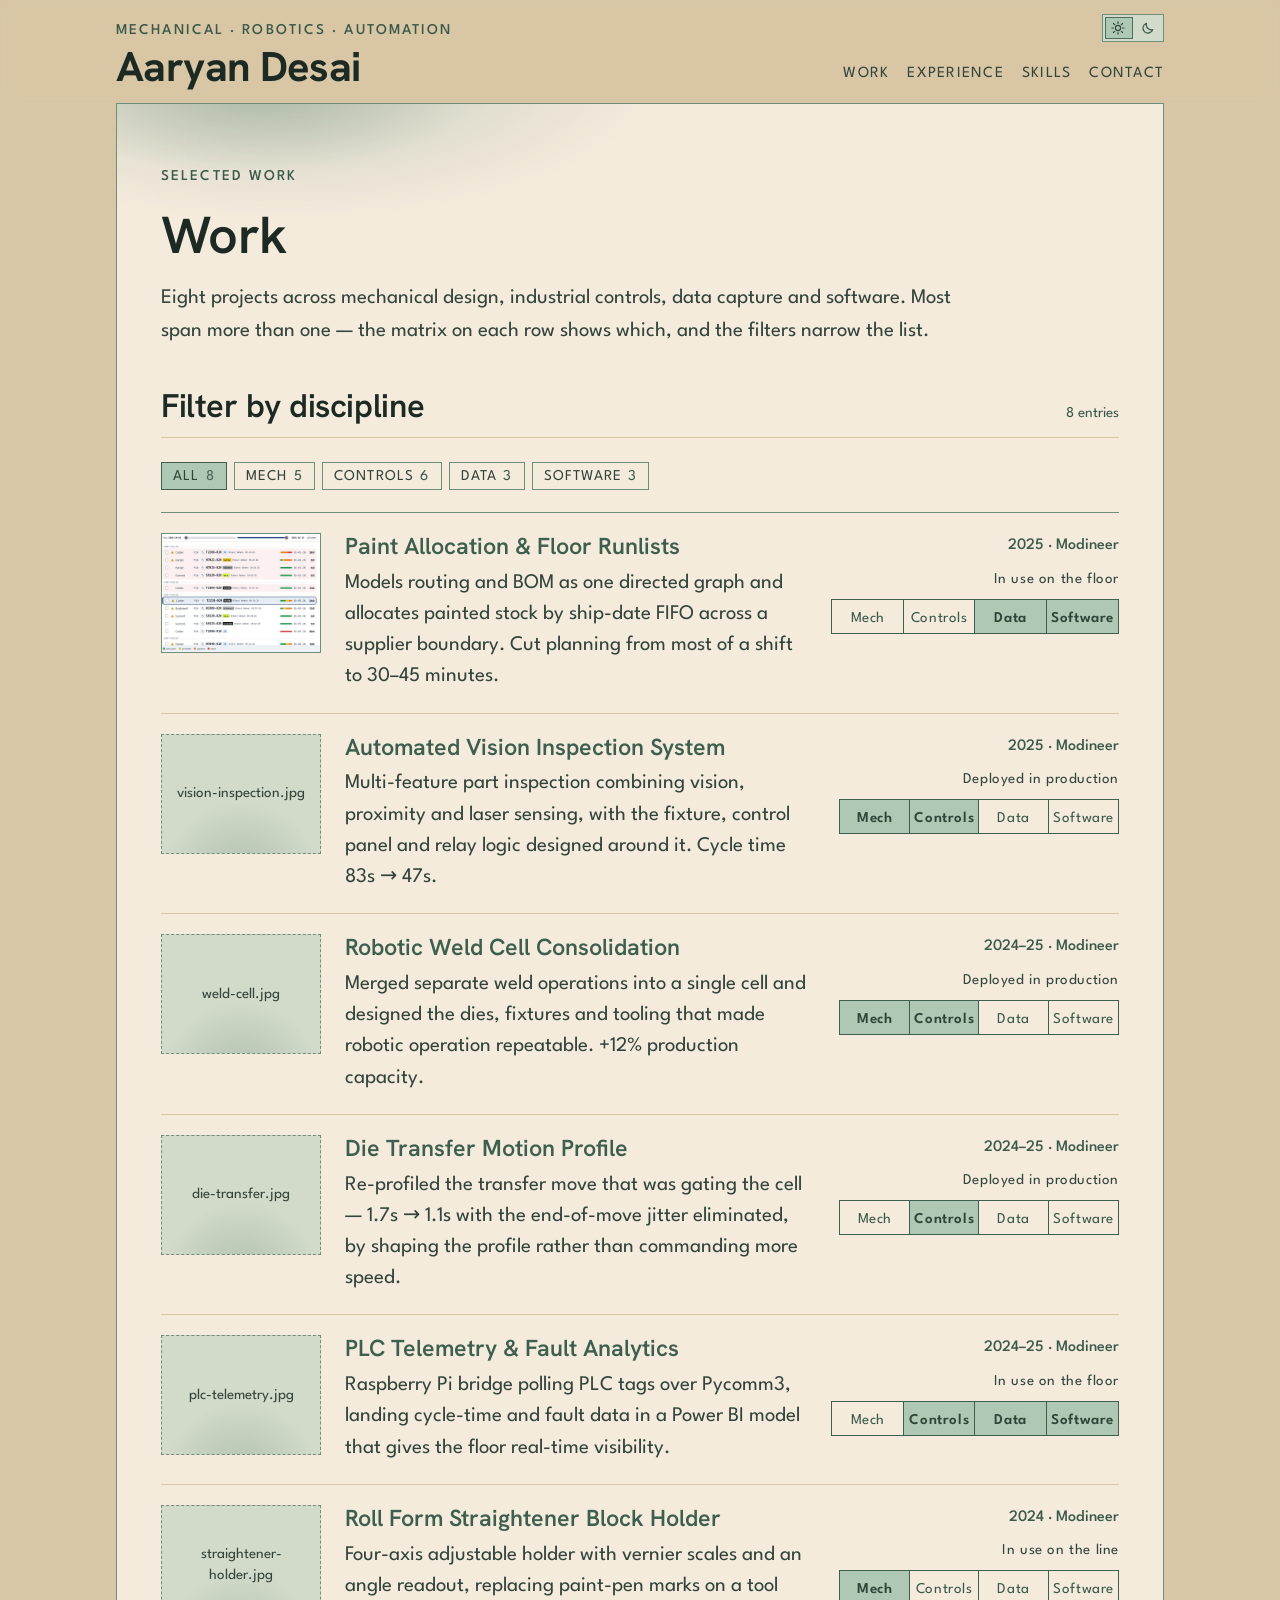
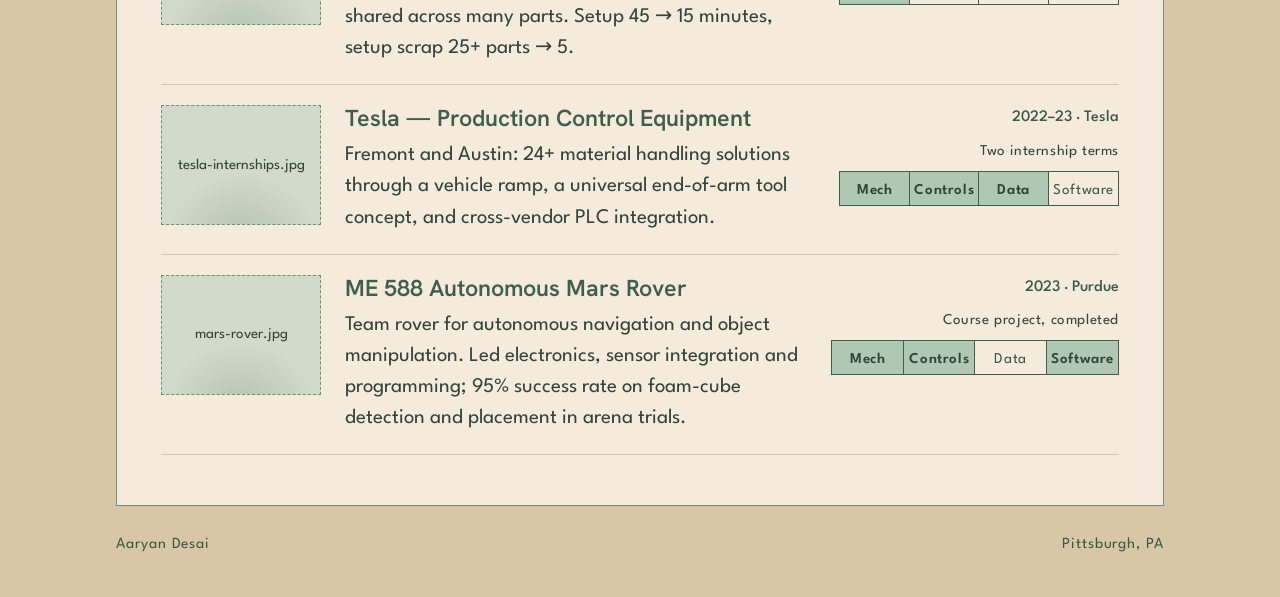
==== commit 9929fbc3: "Added pictures" ====
--- a/work/index.html
+++ b/work/index.html
@@ -46,7 +46,7 @@
       <div class="hero-body">
         <p class="eyebrow">Selected work</p>
         <h1>Work</h1>
-        <p class="lede">Seven projects across mechanical design, industrial controls, data capture and software.
+        <p class="lede">Eight projects across mechanical design, industrial controls, data capture and software.
         Most span more than one &mdash; the matrix on each row shows which, and the filters narrow the list.</p>
       </div>
     </section>
@@ -54,12 +54,12 @@
     <section class="section" id="work">
       <div class="section-head">
         <h2 class="section-title">Filter by discipline</h2>
-        <span class="count" id="entry-count">7 entries</span>
+        <span class="count" id="entry-count">8 entries</span>
       </div>
 
       <div class="filters">
-        <button class="filter" type="button" data-f="all" aria-pressed="true">All<span class="fc">7</span></button>
-        <button class="filter" type="button" data-f="MECH" aria-pressed="false">Mech<span class="fc">4</span></button>
+        <button class="filter" type="button" data-f="all" aria-pressed="true">All<span class="fc">8</span></button>
+        <button class="filter" type="button" data-f="MECH" aria-pressed="false">Mech<span class="fc">5</span></button>
         <button class="filter" type="button" data-f="CTRL" aria-pressed="false">Controls<span class="fc">6</span></button>
         <button class="filter" type="button" data-f="DATA" aria-pressed="false">Data<span class="fc">3</span></button>
         <button class="filter" type="button" data-f="SW" aria-pressed="false">Software<span class="fc">3</span></button>
@@ -67,7 +67,7 @@
 
       <div class="index-list">
         <a class="index-row" href="production-planning.html" data-tags="SW DATA">
-          <span class="tile-thumb is-empty index-thumb"><span class="hint">production-planning.jpg</span></span>
+          <span class="tile-thumb index-thumb"><img src="../assets/thumbs/production-planning.jpg" alt=""></span>
           <div class="index-main">
             <span class="index-title">Paint Allocation &amp; Floor Runlists</span>
             <span class="index-sub">Models routing and BOM as one directed graph and allocates painted stock by ship-date FIFO across a supplier boundary. Cut planning from most of a shift to 30&ndash;45 minutes.</span>
@@ -124,6 +124,18 @@
             <span class="index-year">2024&ndash;25 &middot; Modineer</span>
             <span class="index-status">In use on the floor</span>
             <span class="matrix" role="group" aria-label="Disciplines"><span class="mx" data-on="0"><span class="mx-label">Mech</span></span><span class="mx" data-on="1"><span class="mx-label">Controls</span></span><span class="mx" data-on="1"><span class="mx-label">Data</span></span><span class="mx" data-on="1"><span class="mx-label">Software</span></span></span>
+          </div>
+        </a>
+        <a class="index-row" href="straightener-holder.html" data-tags="MECH">
+          <span class="tile-thumb is-empty index-thumb"><span class="hint">straightener-holder.jpg</span></span>
+          <div class="index-main">
+            <span class="index-title">Roll Form Straightener Block Holder</span>
+            <span class="index-sub">Four-axis adjustable holder with vernier scales and an angle readout, replacing paint-pen marks on a tool shared across many parts. Setup 45 &rarr; 15 minutes, setup scrap 25+ parts &rarr; 5.</span>
+          </div>
+          <div class="index-meta">
+            <span class="index-year">2024 &middot; Modineer</span>
+            <span class="index-status">In use on the line</span>
+            <span class="matrix" role="group" aria-label="Disciplines"><span class="mx" data-on="1"><span class="mx-label">Mech</span></span><span class="mx" data-on="0"><span class="mx-label">Controls</span></span><span class="mx" data-on="0"><span class="mx-label">Data</span></span><span class="mx" data-on="0"><span class="mx-label">Software</span></span></span>
           </div>
         </a>
         <a class="index-row" href="tesla-internships.html" data-tags="MECH CTRL DATA">
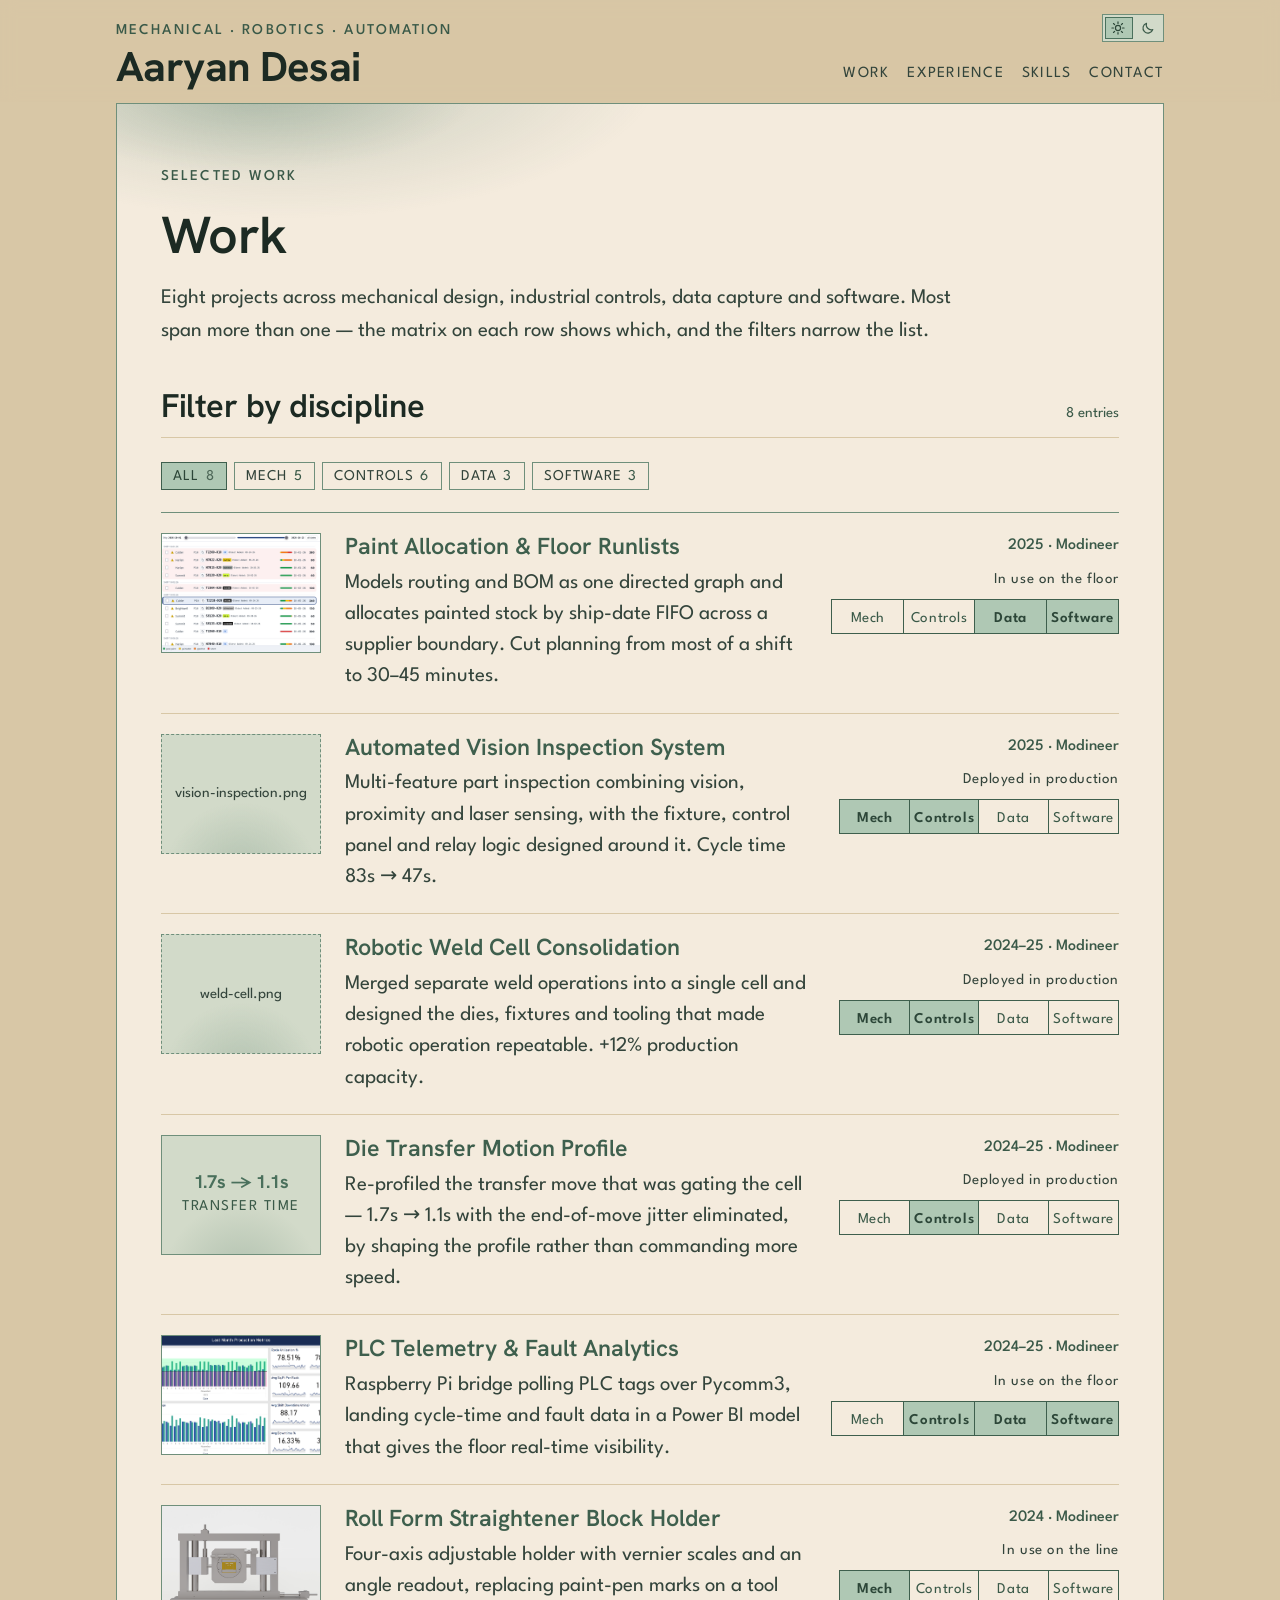
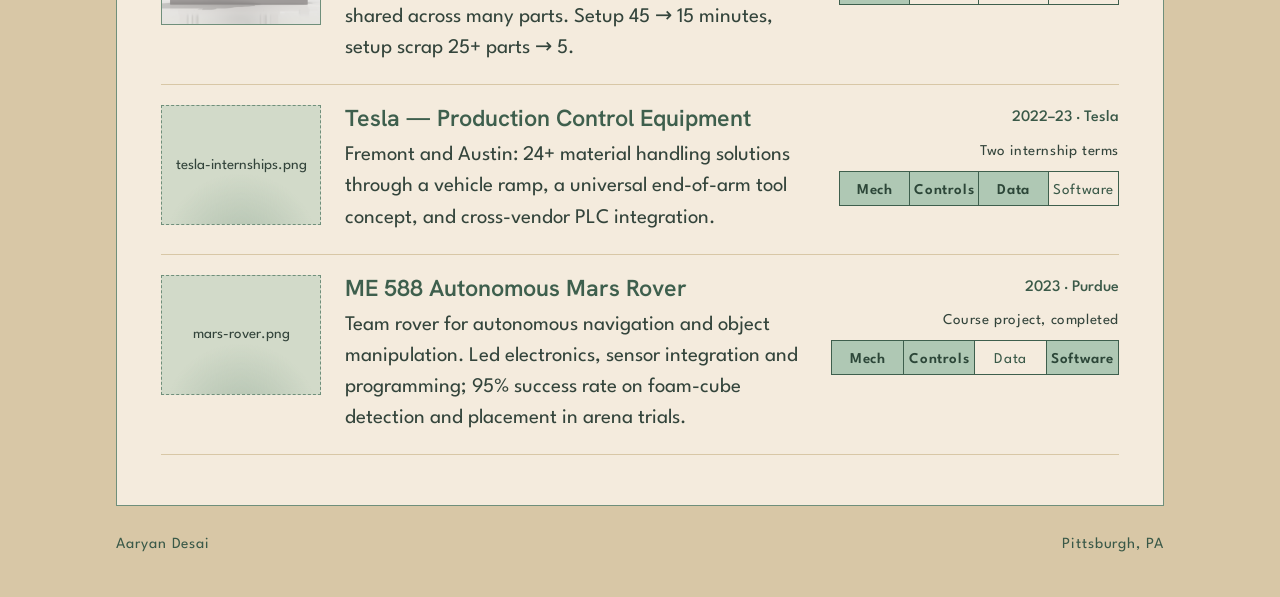
==== commit 8f187bb8: "Made all image formats png. Added more images." ====
--- a/work/index.html
+++ b/work/index.html
@@ -67,7 +67,7 @@
 
       <div class="index-list">
         <a class="index-row" href="production-planning.html" data-tags="SW DATA">
-          <span class="tile-thumb index-thumb"><img src="../assets/thumbs/production-planning.jpg" alt=""></span>
+          <span class="tile-thumb index-thumb"><img src="../assets/thumbs/production-planning.png" alt=""></span>
           <div class="index-main">
             <span class="index-title">Paint Allocation &amp; Floor Runlists</span>
             <span class="index-sub">Models routing and BOM as one directed graph and allocates painted stock by ship-date FIFO across a supplier boundary. Cut planning from most of a shift to 30&ndash;45 minutes.</span>
@@ -79,7 +79,7 @@
           </div>
         </a>
         <a class="index-row" href="vision-inspection.html" data-tags="MECH CTRL">
-          <span class="tile-thumb is-empty index-thumb"><span class="hint">vision-inspection.jpg</span></span>
+          <span class="tile-thumb is-empty index-thumb"><span class="hint">vision-inspection.png</span></span>
           <div class="index-main">
             <span class="index-title">Automated Vision Inspection System</span>
             <span class="index-sub">Multi-feature part inspection combining vision, proximity and laser sensing, with the fixture, control panel and relay logic designed around it. Cycle time 83s &rarr; 47s.</span>
@@ -91,7 +91,7 @@
           </div>
         </a>
         <a class="index-row" href="weld-cell.html" data-tags="MECH CTRL">
-          <span class="tile-thumb is-empty index-thumb"><span class="hint">weld-cell.jpg</span></span>
+          <span class="tile-thumb is-empty index-thumb"><span class="hint">weld-cell.png</span></span>
           <div class="index-main">
             <span class="index-title">Robotic Weld Cell Consolidation</span>
             <span class="index-sub">Merged separate weld operations into a single cell and designed the dies, fixtures and tooling that made robotic operation repeatable. +12% production capacity.</span>
@@ -103,7 +103,7 @@
           </div>
         </a>
         <a class="index-row" href="die-transfer.html" data-tags="CTRL">
-          <span class="tile-thumb is-empty index-thumb"><span class="hint">die-transfer.jpg</span></span>
+          <span class="tile-thumb is-stat index-thumb"><span class="stat">1.7s &rarr; 1.1s</span><span class="stat-label">Transfer time</span></span>
           <div class="index-main">
             <span class="index-title">Die Transfer Motion Profile</span>
             <span class="index-sub">Re-profiled the transfer move that was gating the cell &mdash; 1.7s &rarr; 1.1s with the end-of-move jitter eliminated, by shaping the profile rather than commanding more speed.</span>
@@ -115,7 +115,7 @@
           </div>
         </a>
         <a class="index-row" href="plc-telemetry.html" data-tags="CTRL DATA SW">
-          <span class="tile-thumb is-empty index-thumb"><span class="hint">plc-telemetry.jpg</span></span>
+          <span class="tile-thumb index-thumb"><img src="../assets/thumbs/plc-telemetry.png" alt=""></span>
           <div class="index-main">
             <span class="index-title">PLC Telemetry &amp; Fault Analytics</span>
             <span class="index-sub">Raspberry Pi bridge polling PLC tags over Pycomm3, landing cycle-time and fault data in a Power BI model that gives the floor real-time visibility.</span>
@@ -127,7 +127,7 @@
           </div>
         </a>
         <a class="index-row" href="straightener-holder.html" data-tags="MECH">
-          <span class="tile-thumb is-empty index-thumb"><span class="hint">straightener-holder.jpg</span></span>
+          <span class="tile-thumb index-thumb"><img src="../assets/thumbs/straightener-holder.png" alt=""></span>
           <div class="index-main">
             <span class="index-title">Roll Form Straightener Block Holder</span>
             <span class="index-sub">Four-axis adjustable holder with vernier scales and an angle readout, replacing paint-pen marks on a tool shared across many parts. Setup 45 &rarr; 15 minutes, setup scrap 25+ parts &rarr; 5.</span>
@@ -139,7 +139,7 @@
           </div>
         </a>
         <a class="index-row" href="tesla-internships.html" data-tags="MECH CTRL DATA">
-          <span class="tile-thumb is-empty index-thumb"><span class="hint">tesla-internships.jpg</span></span>
+          <span class="tile-thumb is-empty index-thumb"><span class="hint">tesla-internships.png</span></span>
           <div class="index-main">
             <span class="index-title">Tesla &mdash; Production Control Equipment</span>
             <span class="index-sub">Fremont and Austin: 24+ material handling solutions through a vehicle ramp, a universal end-of-arm tool concept, and cross-vendor PLC integration.</span>
@@ -151,7 +151,7 @@
           </div>
         </a>
         <a class="index-row" href="mars-rover.html" data-tags="MECH CTRL SW">
-          <span class="tile-thumb is-empty index-thumb"><span class="hint">mars-rover.jpg</span></span>
+          <span class="tile-thumb is-empty index-thumb"><span class="hint">mars-rover.png</span></span>
           <div class="index-main">
             <span class="index-title">ME 588 Autonomous Mars Rover</span>
             <span class="index-sub">Team rover for autonomous navigation and object manipulation. Led electronics, sensor integration and programming; 95% success rate on foam-cube detection and placement in arena trials.</span>
--- a/assets/site.css
+++ b/assets/site.css
@@ -1144,3 +1144,32 @@
   clip-path: inset(50%);
   white-space: nowrap;
 }
+
+/* ---------- picture-less project tile --------------------- */
+/* a project with no image shows its headline figure instead */
+.tile-thumb.is-stat {
+  background-image: radial-gradient(ellipse 70% 90% at 50% 120%, var(--glow-a), var(--glow-b) 70%);
+  display: grid;
+  place-content: center;
+  justify-items: center;
+  gap: 6px;
+  padding: 12px;
+  text-align: center;
+}
+.tile-thumb .stat {
+  font-family: var(--font-head);
+  font-size: clamp(1.35rem, 2.6vw, 1.9rem);
+  font-weight: 700;
+  line-height: 1.1;
+  letter-spacing: -0.01em;
+  color: var(--signal);
+}
+.tile-thumb .stat-label {
+  font-family: var(--font-accent);
+  font-size: 15px;
+  letter-spacing: 0.1em;
+  text-transform: uppercase;
+  color: var(--ink-faint);
+}
+.index-row .index-thumb.is-stat { padding: 6px; gap: 2px; }
+.index-row .index-thumb .stat { font-size: 1.15rem; }
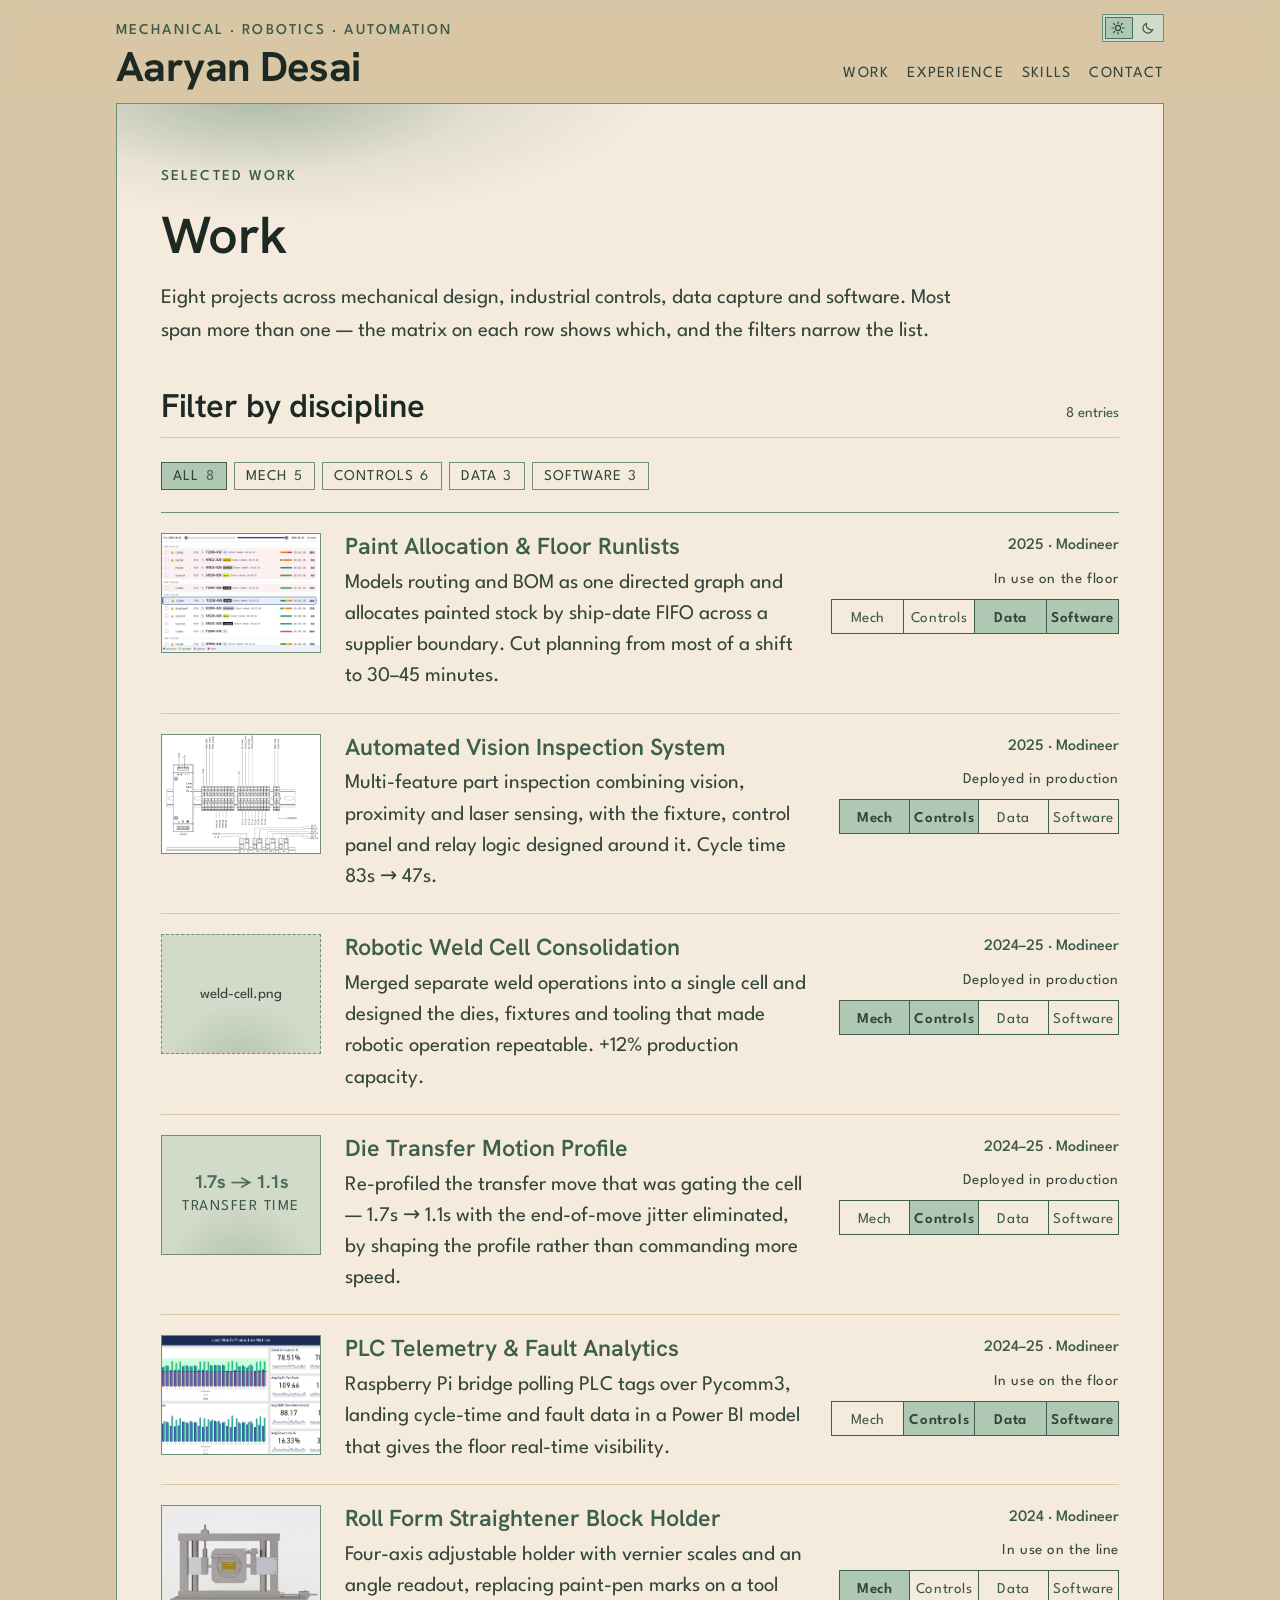
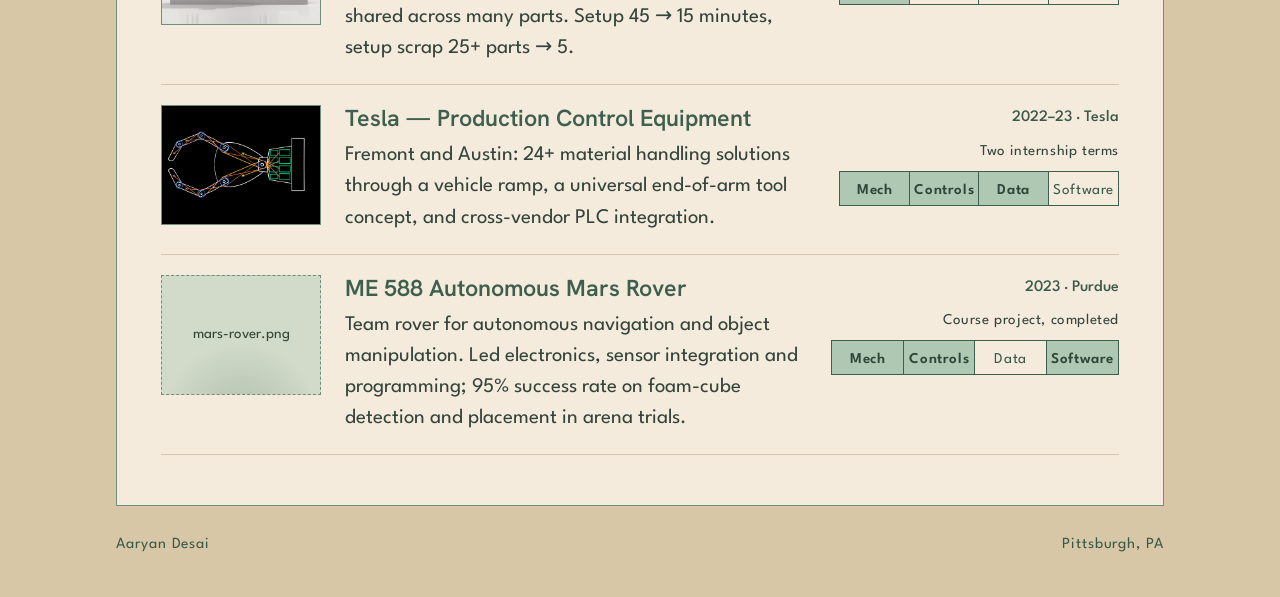
==== commit 30ca2068: "Added more images." ====
--- a/work/index.html
+++ b/work/index.html
@@ -79,7 +79,7 @@
           </div>
         </a>
         <a class="index-row" href="vision-inspection.html" data-tags="MECH CTRL">
-          <span class="tile-thumb is-empty index-thumb"><span class="hint">vision-inspection.png</span></span>
+          <span class="tile-thumb index-thumb"><img src="../assets/thumbs/vision-inspection.png" alt=""></span>
           <div class="index-main">
             <span class="index-title">Automated Vision Inspection System</span>
             <span class="index-sub">Multi-feature part inspection combining vision, proximity and laser sensing, with the fixture, control panel and relay logic designed around it. Cycle time 83s &rarr; 47s.</span>
@@ -139,7 +139,7 @@
           </div>
         </a>
         <a class="index-row" href="tesla-internships.html" data-tags="MECH CTRL DATA">
-          <span class="tile-thumb is-empty index-thumb"><span class="hint">tesla-internships.png</span></span>
+          <span class="tile-thumb index-thumb"><img src="../assets/thumbs/tesla-internships.png" alt=""></span>
           <div class="index-main">
             <span class="index-title">Tesla &mdash; Production Control Equipment</span>
             <span class="index-sub">Fremont and Austin: 24+ material handling solutions through a vehicle ramp, a universal end-of-arm tool concept, and cross-vendor PLC integration.</span>
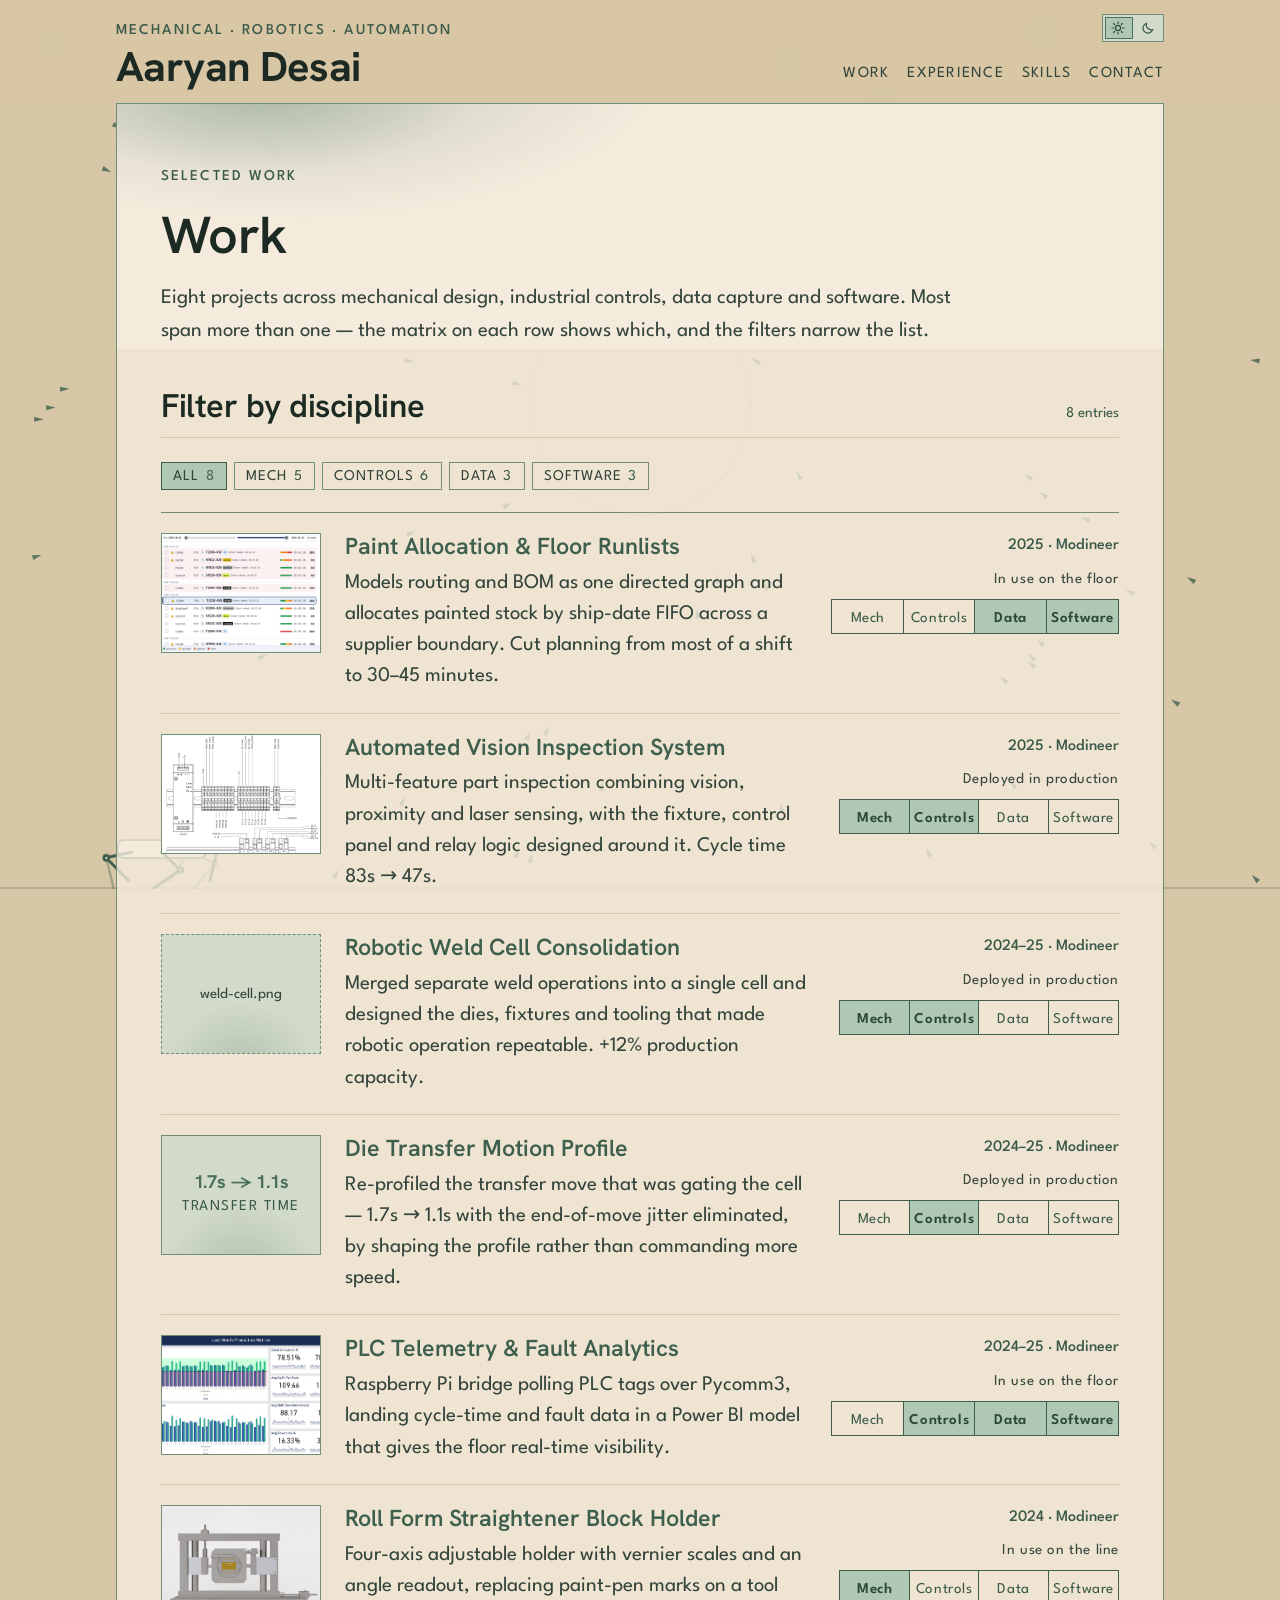
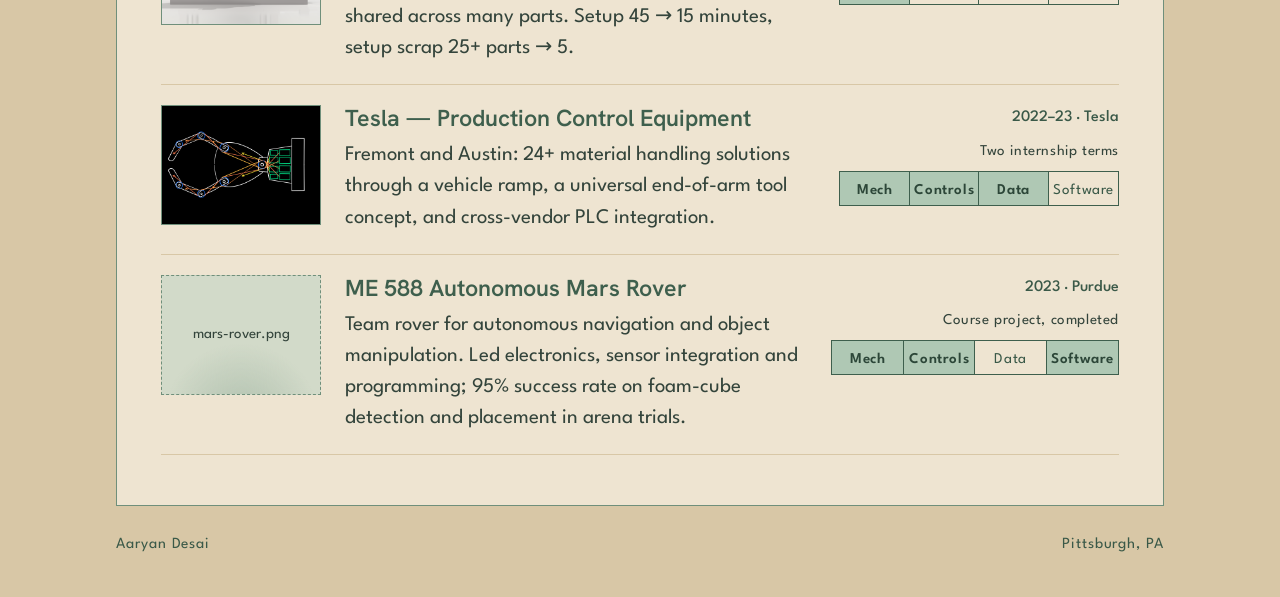
==== commit 134465f0: "Added playground turret sim and swarm-walker backdrop" ====
--- a/work/index.html
+++ b/work/index.html
@@ -229,6 +229,7 @@
   });
 })();
 </script>
+<script src="../assets/sims/backdrop.js" defer></script>
 
 </body>
 </html>
--- a/assets/site.css
+++ b/assets/site.css
@@ -33,6 +33,8 @@
   --signal-lift: #2C4638;
   --head:        #3E5F4D;   /* deep green, verbatim */
   --mx-line:     #3E5F4D;   /* discipline-box outlines; dark mode leaves this unset */
+  --sim-enemy:   #8E5B2E;   /* Playground drone: tan pushed dark, the one warm mark; 4.8:1 on cream */
+  --glass:       rgba(244, 235, 221, 0.80);   /* --surface at 80%: the sheet the backdrop shows through */
 
   --glow-a:      rgba(111, 143, 123, 0.34);
   --glow-b:      rgba(111, 143, 123, 0.00);
@@ -62,6 +64,8 @@
     --signal-lift: #FF7B62;
     --head:        #F0B380;
     --mx-line:     initial;
+    --sim-enemy:   #FF6B4F;
+    --glass:       rgba(20, 43, 60, 0.80);
 
     --glow-a:      rgba(249, 98, 86, 0.50);
     --glow-b:      rgba(249, 98, 86, 0.00);
@@ -90,6 +94,8 @@
   --signal-lift: #FF7B62;
   --head:        #F0B380;
   --mx-line:     initial;
+  --sim-enemy:   #FF6B4F;
+  --glass:       rgba(20, 43, 60, 0.80);
 
   --glow-a:      rgba(249, 98, 86, 0.50);
   --glow-b:      rgba(249, 98, 86, 0.00);
@@ -143,8 +149,19 @@
 
 .frame {
   border: 1px solid var(--rule-firm);
-  background: var(--surface);
+  background: var(--glass);   /* see-through, so the backdrop reads faintly behind content */
   position: relative;
+}
+
+/* site-wide background canvas (assets/sims/backdrop.js); z-index -1 puts it
+   above the page colour and under everything else */
+.backdrop {
+  position: fixed;
+  inset: 0;
+  width: 100%;
+  height: 100%;
+  z-index: -1;
+  pointer-events: none;
 }
 
 /* corner registration ticks, like a real drawing border */
@@ -1173,3 +1190,161 @@
 }
 .index-row .index-thumb.is-stat { padding: 6px; gap: 2px; }
 .index-row .index-thumb .stat { font-size: 1.15rem; }
+
+/* ---------- playground (landing) ------------------------- */
+/* The canvas reads its colours from the tokens above, so nothing
+   here sets a colour the sim draws with. */
+
+.sim { display: grid; gap: 18px; }
+.sim-lede { margin: 0; max-width: 68ch; font-size: var(--text); line-height: 1.68; color: var(--ink-soft); }
+
+.sim-controls { display: flex; flex-wrap: wrap; gap: 10px; }
+.sim-btn {
+  font-family: var(--font-accent);
+  font-size: 15px;
+  font-weight: 500;
+  letter-spacing: 0.02em;
+  color: var(--ink);
+  background: transparent;
+  border: 1px solid var(--rule-firm);
+  border-radius: 3px;
+  padding: 8px 13px 5px;   /* League Spartan sits high: the top carries the difference */
+  cursor: pointer;
+  display: inline-flex;
+  align-items: center;
+  gap: 8px;
+}
+.sim-btn:hover { border-color: var(--accent); color: var(--accent-on); }
+.sim-btn[aria-pressed="true"] { background: var(--accent-wash); border-color: var(--accent); color: var(--accent-on); }
+.sim-btn kbd {
+  font-family: var(--font-accent);
+  font-size: 15px;
+  line-height: 1;
+  border: 1px solid currentColor;
+  border-radius: 3px;
+  padding: 3px 5px 0;
+  opacity: 0.75;
+}
+
+.sim-field {
+  position: relative;
+  aspect-ratio: 16 / 10;
+  max-width: 100%;
+  border: 1px solid var(--rule-firm);
+  background: var(--surface);
+  overflow: hidden;
+}
+.sim-field canvas {
+  display: block;
+  width: 100%;
+  height: 100%;
+  cursor: crosshair;
+  touch-action: pan-y;     /* taps steer and fire; a vertical swipe still scrolls the page */
+}
+.sim-field canvas:focus-visible { outline: 2px solid var(--accent); outline-offset: -2px; }
+.sim-mode {
+  position: absolute;
+  top: 12px; left: 12px;
+  pointer-events: none;
+  font-family: var(--font-accent);
+  font-size: 15px;
+  font-weight: 500;
+  letter-spacing: 0.08em;
+  text-transform: uppercase;
+  color: var(--ink-soft);
+  background: var(--surface);
+  border: 1px solid var(--rule-firm);
+  border-radius: 999px;
+  padding: 5px 11px 2px;
+  display: inline-flex;
+  align-items: center;
+  gap: 8px;
+}
+.sim-mode::before { content: ""; width: 8px; height: 8px; border-radius: 50%; background: var(--ink-faint); margin-top: -3px; }
+.sim-mode[data-mode="manual"]::before { background: var(--sim-enemy); }
+.sim-run {
+  position: absolute; inset: 0;
+  margin: auto;
+  width: max-content; height: max-content;
+  background: var(--surface);
+}
+@media (max-width: 600px) { .sim-field { aspect-ratio: 1 / 1; } }
+
+.sim-telemetry {
+  margin: 0;
+  background: var(--sunk);
+  padding: 14px 16px;
+  display: grid;
+  grid-template-columns: repeat(4, minmax(0, 1fr));
+  gap: 14px 18px;
+}
+.sim-telemetry div { min-width: 0; }
+.sim-telemetry dt {
+  font-family: var(--font-accent);
+  font-size: 15px;
+  font-weight: 500;
+  letter-spacing: 0.1em;
+  text-transform: uppercase;
+  color: var(--ink-faint);
+}
+.sim-telemetry dd {
+  margin: 0;
+  font-family: var(--font-head);
+  font-weight: 600;
+  font-size: 1.2rem;
+  font-variant-numeric: tabular-nums;
+  color: var(--ink);
+  white-space: nowrap;
+}
+.sim-telemetry dd small { font-family: var(--font-accent); font-weight: 400; font-size: 15px; color: var(--ink-soft); }
+.sim-feet { display: flex; gap: 5px; }
+.sim-feet span {
+  font-family: var(--font-accent);
+  font-size: 15px;
+  font-weight: 600;
+  letter-spacing: 0.04em;
+  padding: 3px 6px 0;
+  border-radius: 3px;
+  border: 1px solid var(--rule-firm);
+  color: var(--ink-soft);
+}
+.sim-feet span.up { background: var(--accent); border-color: var(--accent); color: var(--surface); }
+@media (max-width: 720px) { .sim-telemetry { grid-template-columns: repeat(2, minmax(0, 1fr)); } }
+
+.sim-more { border-top: 1px solid var(--rule); padding-top: 14px; }
+.sim-more summary {
+  cursor: pointer;
+  font-family: var(--font-head);
+  font-weight: 600;
+  font-size: 1.15rem;
+  color: var(--head);
+}
+.sim-more summary:focus-visible { outline: 2px solid var(--accent); outline-offset: 2px; }
+.sim-hint { margin: 10px 0 0; max-width: 68ch; color: var(--ink-soft); }
+.sim-sliders { display: grid; grid-template-columns: repeat(3, minmax(0, 1fr)); gap: 18px 26px; margin: 16px 0; }
+.sim-slider { display: grid; gap: 4px; min-width: 0; align-content: start; }
+.sim-slider label {
+  display: flex; justify-content: space-between; gap: 10px;
+  font-family: var(--font-accent); font-size: 15px; color: var(--ink-soft);
+}
+.sim-slider output { font-variant-numeric: tabular-nums; color: var(--ink); font-weight: 600; }
+.sim-slider input { width: 100%; accent-color: var(--accent); }
+.sim-desc { margin: 0; font-size: 15px; line-height: 1.4; color: var(--ink-faint); }
+@media (max-width: 820px) { .sim-sliders { grid-template-columns: repeat(2, minmax(0, 1fr)); } }
+@media (max-width: 520px) { .sim-sliders { grid-template-columns: minmax(0, 1fr); } }
+
+.sim-notes { display: grid; grid-template-columns: repeat(2, minmax(0, 1fr)); gap: 22px 32px; margin-top: 16px; }
+.sim-notes > div { display: grid; gap: 8px; align-content: start; min-width: 0; }
+.sim-notes h3 { font-size: 1.1rem; color: var(--head); }
+.sim-notes p { margin: 0; color: var(--ink-soft); line-height: 1.6; }
+.sim-notes pre {
+  margin: 0;
+  overflow-x: auto;
+  background: var(--sunk);
+  padding: 10px 12px;
+  font-family: ui-monospace, "SF Mono", Menlo, Consolas, monospace;
+  font-size: 15px;
+  line-height: 1.5;
+  color: var(--ink);
+}
+@media (max-width: 720px) { .sim-notes { grid-template-columns: minmax(0, 1fr); } }
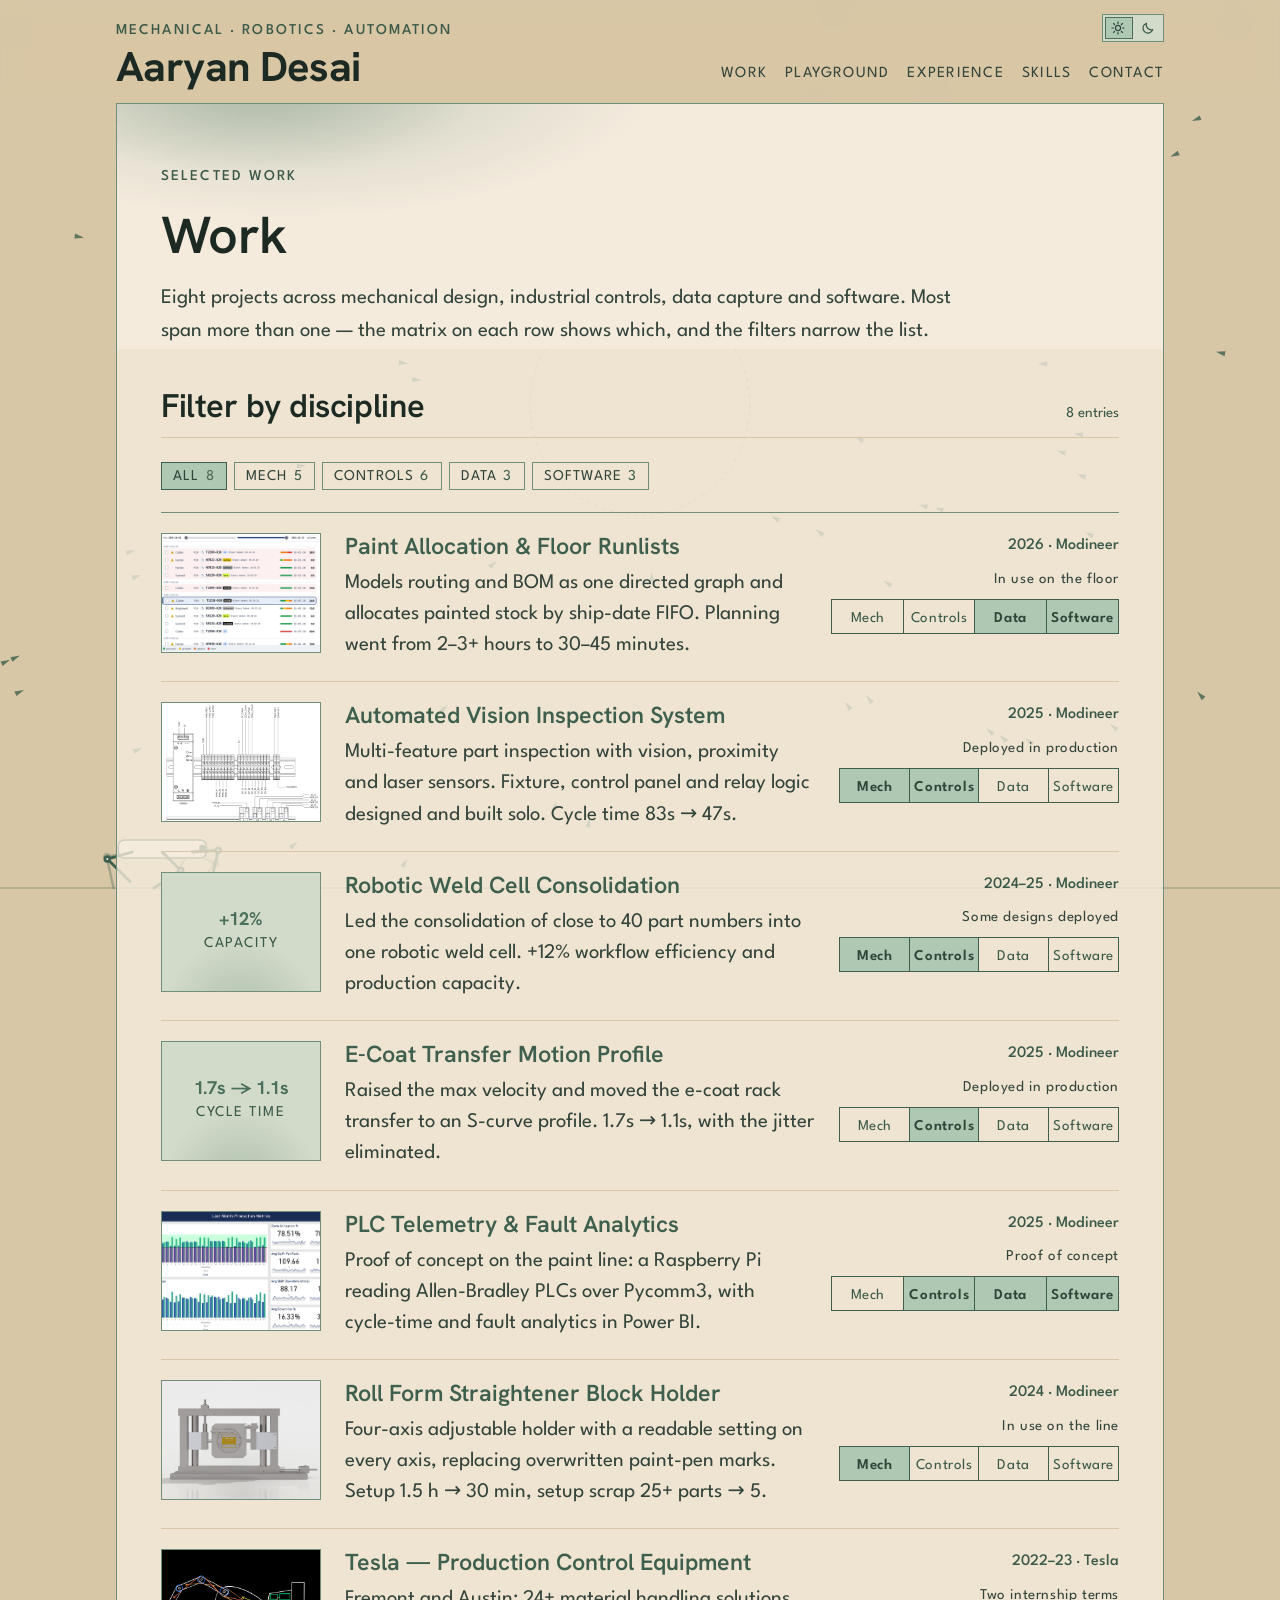
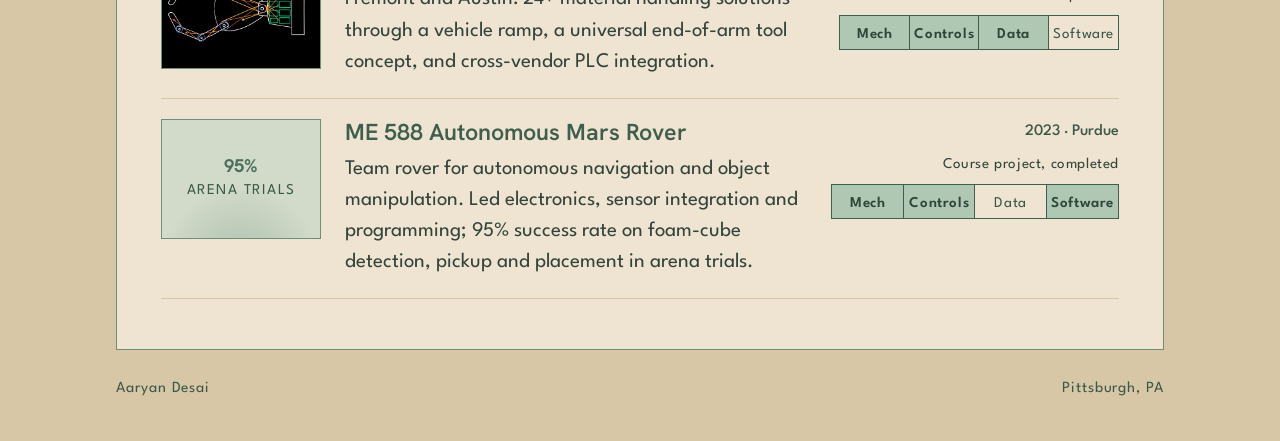
==== commit 049b00a8: "Trim project pages to verified facts and add WIP banner Rewrite every work page as a one-line summar" ====
--- a/work/index.html
+++ b/work/index.html
@@ -16,6 +16,7 @@
     <a class="wordmark" href="../index.html">Aaryan Desai</a>
     <nav>
       <a href="index.html">Work</a>
+      <a href="../index.html#playground">Playground</a>
       <a href="../index.html#experience">Experience</a>
       <a href="../index.html#skills">Skills</a>
       <a href="../index.html#contact">Contact</a>
@@ -70,10 +71,10 @@
           <span class="tile-thumb index-thumb"><img src="../assets/thumbs/production-planning.png" alt=""></span>
           <div class="index-main">
             <span class="index-title">Paint Allocation &amp; Floor Runlists</span>
-            <span class="index-sub">Models routing and BOM as one directed graph and allocates painted stock by ship-date FIFO across a supplier boundary. Cut planning from most of a shift to 30&ndash;45 minutes.</span>
-          </div>
-          <div class="index-meta">
-            <span class="index-year">2025 &middot; Modineer</span>
+            <span class="index-sub">Models routing and BOM as one directed graph and allocates painted stock by ship-date FIFO. Planning went from 2&ndash;3+ hours to 30&ndash;45 minutes.</span>
+          </div>
+          <div class="index-meta">
+            <span class="index-year">2026 &middot; Modineer</span>
             <span class="index-status">In use on the floor</span>
             <span class="matrix" role="group" aria-label="Disciplines"><span class="mx" data-on="0"><span class="mx-label">Mech</span></span><span class="mx" data-on="0"><span class="mx-label">Controls</span></span><span class="mx" data-on="1"><span class="mx-label">Data</span></span><span class="mx" data-on="1"><span class="mx-label">Software</span></span></span>
           </div>
@@ -82,7 +83,7 @@
           <span class="tile-thumb index-thumb"><img src="../assets/thumbs/vision-inspection.png" alt=""></span>
           <div class="index-main">
             <span class="index-title">Automated Vision Inspection System</span>
-            <span class="index-sub">Multi-feature part inspection combining vision, proximity and laser sensing, with the fixture, control panel and relay logic designed around it. Cycle time 83s &rarr; 47s.</span>
+            <span class="index-sub">Multi-feature part inspection with vision, proximity and laser sensors. Fixture, control panel and relay logic designed and built solo. Cycle time 83s &rarr; 47s.</span>
           </div>
           <div class="index-meta">
             <span class="index-year">2025 &middot; Modineer</span>
@@ -91,25 +92,25 @@
           </div>
         </a>
         <a class="index-row" href="weld-cell.html" data-tags="MECH CTRL">
-          <span class="tile-thumb is-empty index-thumb"><span class="hint">weld-cell.png</span></span>
+          <span class="tile-thumb is-stat index-thumb"><span class="stat">+12%</span><span class="stat-label">Capacity</span></span>
           <div class="index-main">
             <span class="index-title">Robotic Weld Cell Consolidation</span>
-            <span class="index-sub">Merged separate weld operations into a single cell and designed the dies, fixtures and tooling that made robotic operation repeatable. +12% production capacity.</span>
+            <span class="index-sub">Led the consolidation of close to 40 part numbers into one robotic weld cell. +12% workflow efficiency and production capacity.</span>
           </div>
           <div class="index-meta">
             <span class="index-year">2024&ndash;25 &middot; Modineer</span>
-            <span class="index-status">Deployed in production</span>
+            <span class="index-status">Some designs deployed</span>
             <span class="matrix" role="group" aria-label="Disciplines"><span class="mx" data-on="1"><span class="mx-label">Mech</span></span><span class="mx" data-on="1"><span class="mx-label">Controls</span></span><span class="mx" data-on="0"><span class="mx-label">Data</span></span><span class="mx" data-on="0"><span class="mx-label">Software</span></span></span>
           </div>
         </a>
         <a class="index-row" href="die-transfer.html" data-tags="CTRL">
-          <span class="tile-thumb is-stat index-thumb"><span class="stat">1.7s &rarr; 1.1s</span><span class="stat-label">Transfer time</span></span>
-          <div class="index-main">
-            <span class="index-title">Die Transfer Motion Profile</span>
-            <span class="index-sub">Re-profiled the transfer move that was gating the cell &mdash; 1.7s &rarr; 1.1s with the end-of-move jitter eliminated, by shaping the profile rather than commanding more speed.</span>
-          </div>
-          <div class="index-meta">
-            <span class="index-year">2024&ndash;25 &middot; Modineer</span>
+          <span class="tile-thumb is-stat index-thumb"><span class="stat">1.7s &rarr; 1.1s</span><span class="stat-label">Cycle time</span></span>
+          <div class="index-main">
+            <span class="index-title">E-Coat Transfer Motion Profile</span>
+            <span class="index-sub">Raised the max velocity and moved the e-coat rack transfer to an S-curve profile. 1.7s &rarr; 1.1s, with the jitter eliminated.</span>
+          </div>
+          <div class="index-meta">
+            <span class="index-year">2025 &middot; Modineer</span>
             <span class="index-status">Deployed in production</span>
             <span class="matrix" role="group" aria-label="Disciplines"><span class="mx" data-on="0"><span class="mx-label">Mech</span></span><span class="mx" data-on="1"><span class="mx-label">Controls</span></span><span class="mx" data-on="0"><span class="mx-label">Data</span></span><span class="mx" data-on="0"><span class="mx-label">Software</span></span></span>
           </div>
@@ -118,11 +119,11 @@
           <span class="tile-thumb index-thumb"><img src="../assets/thumbs/plc-telemetry.png" alt=""></span>
           <div class="index-main">
             <span class="index-title">PLC Telemetry &amp; Fault Analytics</span>
-            <span class="index-sub">Raspberry Pi bridge polling PLC tags over Pycomm3, landing cycle-time and fault data in a Power BI model that gives the floor real-time visibility.</span>
-          </div>
-          <div class="index-meta">
-            <span class="index-year">2024&ndash;25 &middot; Modineer</span>
-            <span class="index-status">In use on the floor</span>
+            <span class="index-sub">Proof of concept on the paint line: a Raspberry Pi reading Allen-Bradley PLCs over Pycomm3, with cycle-time and fault analytics in Power BI.</span>
+          </div>
+          <div class="index-meta">
+            <span class="index-year">2025 &middot; Modineer</span>
+            <span class="index-status">Proof of concept</span>
             <span class="matrix" role="group" aria-label="Disciplines"><span class="mx" data-on="0"><span class="mx-label">Mech</span></span><span class="mx" data-on="1"><span class="mx-label">Controls</span></span><span class="mx" data-on="1"><span class="mx-label">Data</span></span><span class="mx" data-on="1"><span class="mx-label">Software</span></span></span>
           </div>
         </a>
@@ -130,7 +131,7 @@
           <span class="tile-thumb index-thumb"><img src="../assets/thumbs/straightener-holder.png" alt=""></span>
           <div class="index-main">
             <span class="index-title">Roll Form Straightener Block Holder</span>
-            <span class="index-sub">Four-axis adjustable holder with vernier scales and an angle readout, replacing paint-pen marks on a tool shared across many parts. Setup 45 &rarr; 15 minutes, setup scrap 25+ parts &rarr; 5.</span>
+            <span class="index-sub">Four-axis adjustable holder with a readable setting on every axis, replacing overwritten paint-pen marks. Setup 1.5 h &rarr; 30 min, setup scrap 25+ parts &rarr; 5.</span>
           </div>
           <div class="index-meta">
             <span class="index-year">2024 &middot; Modineer</span>
@@ -151,10 +152,10 @@
           </div>
         </a>
         <a class="index-row" href="mars-rover.html" data-tags="MECH CTRL SW">
-          <span class="tile-thumb is-empty index-thumb"><span class="hint">mars-rover.png</span></span>
+          <span class="tile-thumb is-stat index-thumb"><span class="stat">95%</span><span class="stat-label">Arena trials</span></span>
           <div class="index-main">
             <span class="index-title">ME 588 Autonomous Mars Rover</span>
-            <span class="index-sub">Team rover for autonomous navigation and object manipulation. Led electronics, sensor integration and programming; 95% success rate on foam-cube detection and placement in arena trials.</span>
+            <span class="index-sub">Team rover for autonomous navigation and object manipulation. Led electronics, sensor integration and programming; 95% success rate on foam-cube detection, pickup and placement in arena trials.</span>
           </div>
           <div class="index-meta">
             <span class="index-year">2023 &middot; Purdue</span>
--- a/assets/site.css
+++ b/assets/site.css
@@ -35,6 +35,8 @@
   --mx-line:     #3E5F4D;   /* discipline-box outlines; dark mode leaves this unset */
   --sim-enemy:   #8E5B2E;   /* Playground drone: tan pushed dark, the one warm mark; 4.8:1 on cream */
   --glass:       rgba(244, 235, 221, 0.80);   /* --surface at 80%: the sheet the backdrop shows through */
+  --tape:        #C08A2A;   /* work-in-progress caution tape: tan pushed to amber */
+  --tape-ink:    #1C2A23;
 
   --glow-a:      rgba(111, 143, 123, 0.34);
   --glow-b:      rgba(111, 143, 123, 0.00);
@@ -66,6 +68,8 @@
     --mx-line:     initial;
     --sim-enemy:   #FF6B4F;
     --glass:       rgba(20, 43, 60, 0.80);
+    --tape:        #F0B380;
+    --tape-ink:    #0C1A24;
 
     --glow-a:      rgba(249, 98, 86, 0.50);
     --glow-b:      rgba(249, 98, 86, 0.00);
@@ -96,6 +100,8 @@
   --mx-line:     initial;
   --sim-enemy:   #FF6B4F;
   --glass:       rgba(20, 43, 60, 0.80);
+  --tape:        #F0B380;
+  --tape-ink:    #0C1A24;
 
   --glow-a:      rgba(249, 98, 86, 0.50);
   --glow-b:      rgba(249, 98, 86, 0.00);
@@ -463,7 +469,6 @@
 }
 .index-row:hover .index-title { color: var(--accent); }
 .index-row:hover .tile-thumb { border-color: var(--accent); }
-.index-row .index-thumb.is-empty { padding: 8px; }
 
 .index-main { display: grid; gap: 7px; }
 .index-title {
@@ -634,29 +639,88 @@
 .plate { margin: 26px 0 0; }
 .plate img { border: 1px solid var(--rule-firm); background: var(--sunk); width: 100%; }
 
-.plate-empty {
-  border: 1px dashed var(--rule-firm);
+/* a set of small plates, two across */
+.plate-grid {
+  margin-top: 26px;
+  display: grid;
+  grid-template-columns: repeat(2, minmax(0, 1fr));
+  gap: 22px 18px;
+}
+.plate-grid .plate { margin: 0; }
+.plate-grid .plate img { aspect-ratio: 4 / 3; object-fit: contain; }
+@media (max-width: 560px) { .plate-grid { grid-template-columns: minmax(0, 1fr); } }
+
+/* ---------- work in progress ----------------------------- */
+/* Caution tape for anything still being made. .wip fills an image
+   slot; .wip-chip sits inline where a value is still coming. */
+.wip {
+  --stripes: repeating-linear-gradient(-45deg,
+               var(--tape) 0 14px, var(--tape-ink) 14px 28px);
+  position: relative;
+  aspect-ratio: 16 / 9;
+  border: 1px solid var(--rule-firm);
   background: var(--sunk);
   background-image: radial-gradient(ellipse 70% 90% at 50% 120%, var(--glow-a), var(--glow-b) 70%);
-  aspect-ratio: 16 / 9;
-  max-width: 100%;
   display: grid;
   place-content: center;
-  gap: 6px;
+  justify-items: center;
+  gap: 4px;
+  padding: 34px 20px;
   text-align: center;
-  padding: 20px;
-}
-.plate-empty .slot {
+  overflow: hidden;
+}
+.wip::before, .wip::after {
+  content: "";
+  position: absolute;
+  left: 0; right: 0;
+  height: 14px;
+  background: var(--stripes);
+  background-size: 39.6px 100%;   /* one stripe pair across the diagonal: 28 * sqrt(2) */
+  animation: wip-tape 1.6s linear infinite;
+}
+.wip::before { top: 0; }
+.wip::after  { bottom: 0; animation-direction: reverse; }
+@keyframes wip-tape { to { background-position: 39.6px 0; } }
+
+.wip-cone {
+  width: 46px; height: 46px;
+  color: var(--tape);
+  transform-origin: 50% 100%;
+  margin-bottom: 4px;
+}
+.wip:hover .wip-cone { animation: wip-wobble 0.6s ease-in-out 2; }
+@keyframes wip-wobble {
+  25% { transform: rotate(-8deg); }
+  75% { transform: rotate(8deg); }
+}
+
+.wip-tag {
+  font-family: var(--font-accent);
+  font-size: 15px;
+  letter-spacing: 0.14em;
+  text-transform: uppercase;
+  color: var(--ink-faint);
+}
+.wip-what {
+  font-family: var(--font-head);
+  font-size: 1.28rem;
+  font-weight: 600;
+  color: var(--head);
+}
+
+.wip-chip {
+  display: inline-block;
+  padding: 1px 8px 1px 14px;
+  border: 1px solid var(--rule-firm);
+  background:   /* a short run of tape down the left edge, then the chip */
+    linear-gradient(90deg, transparent 0 7px, var(--sunk) 7px),
+    repeating-linear-gradient(-45deg, var(--tape) 0 4px, var(--tape-ink) 4px 8px);
   font-family: var(--font-accent);
   font-size: 15px;
   letter-spacing: 0.1em;
   text-transform: uppercase;
-  color: var(--ink-faint);
-}
-.plate-empty .hint {
-  font-family: var(--font-accent);
-  font-size: 15.5px;
   color: var(--ink-soft);
+  white-space: nowrap;
 }
 
 .plate figcaption {
@@ -690,23 +754,16 @@
 .spec th.mid { vertical-align: middle; }
 .table-scroll { overflow-x: auto; }
 
-/* revision note - the "you fill this in" marker */
-.revnote {
-  border-left: 2px solid var(--signal);
-  background: var(--sunk);
-  padding: 12px 15px;
-  margin-top: 20px;
-}
-.revnote .rev-tag {
-  font-family: var(--font-accent);
-  font-size: 15px;
-  letter-spacing: 0.12em;
-  text-transform: uppercase;
-  color: var(--signal-lift);
-  display: block;
-  margin-bottom: 4px;
-}
-.revnote p { font-size: var(--text); color: var(--ink-soft); line-height: 1.55; }
+/* footnote under a page's last section */
+.footnote {
+  margin-top: 28px;
+  padding-top: 10px;
+  border-top: 1px solid var(--rule);
+  font-family: var(--font-accent);
+  font-size: 15.5px;
+  color: var(--ink-faint);
+  line-height: 1.5;
+}
 
 /* ---------- footer --------------------------------------- */
 
@@ -1092,23 +1149,6 @@
 }
 .tile-thumb img { width: 100%; height: 100%; object-fit: cover; }
 
-/* thumbnail slot - same language as .plate-empty */
-.tile-thumb.is-empty {
-  border-style: dashed;
-  background-image: radial-gradient(ellipse 70% 90% at 50% 120%, var(--glow-a), var(--glow-b) 70%);
-  display: grid;
-  place-content: center;
-  text-align: center;
-  padding: 14px;
-}
-.tile-thumb .hint {
-  font-family: var(--font-accent);
-  font-size: 15px;
-  line-height: 1.4;
-  color: var(--ink-soft);
-  overflow-wrap: anywhere;
-}
-
 .tile-title {
   font-family: var(--font-head);
   font-size: 1.28rem;
@@ -1262,12 +1302,6 @@
 }
 .sim-mode::before { content: ""; width: 8px; height: 8px; border-radius: 50%; background: var(--ink-faint); margin-top: -3px; }
 .sim-mode[data-mode="manual"]::before { background: var(--sim-enemy); }
-.sim-run {
-  position: absolute; inset: 0;
-  margin: auto;
-  width: max-content; height: max-content;
-  background: var(--surface);
-}
 @media (max-width: 600px) { .sim-field { aspect-ratio: 1 / 1; } }
 
 .sim-telemetry {
